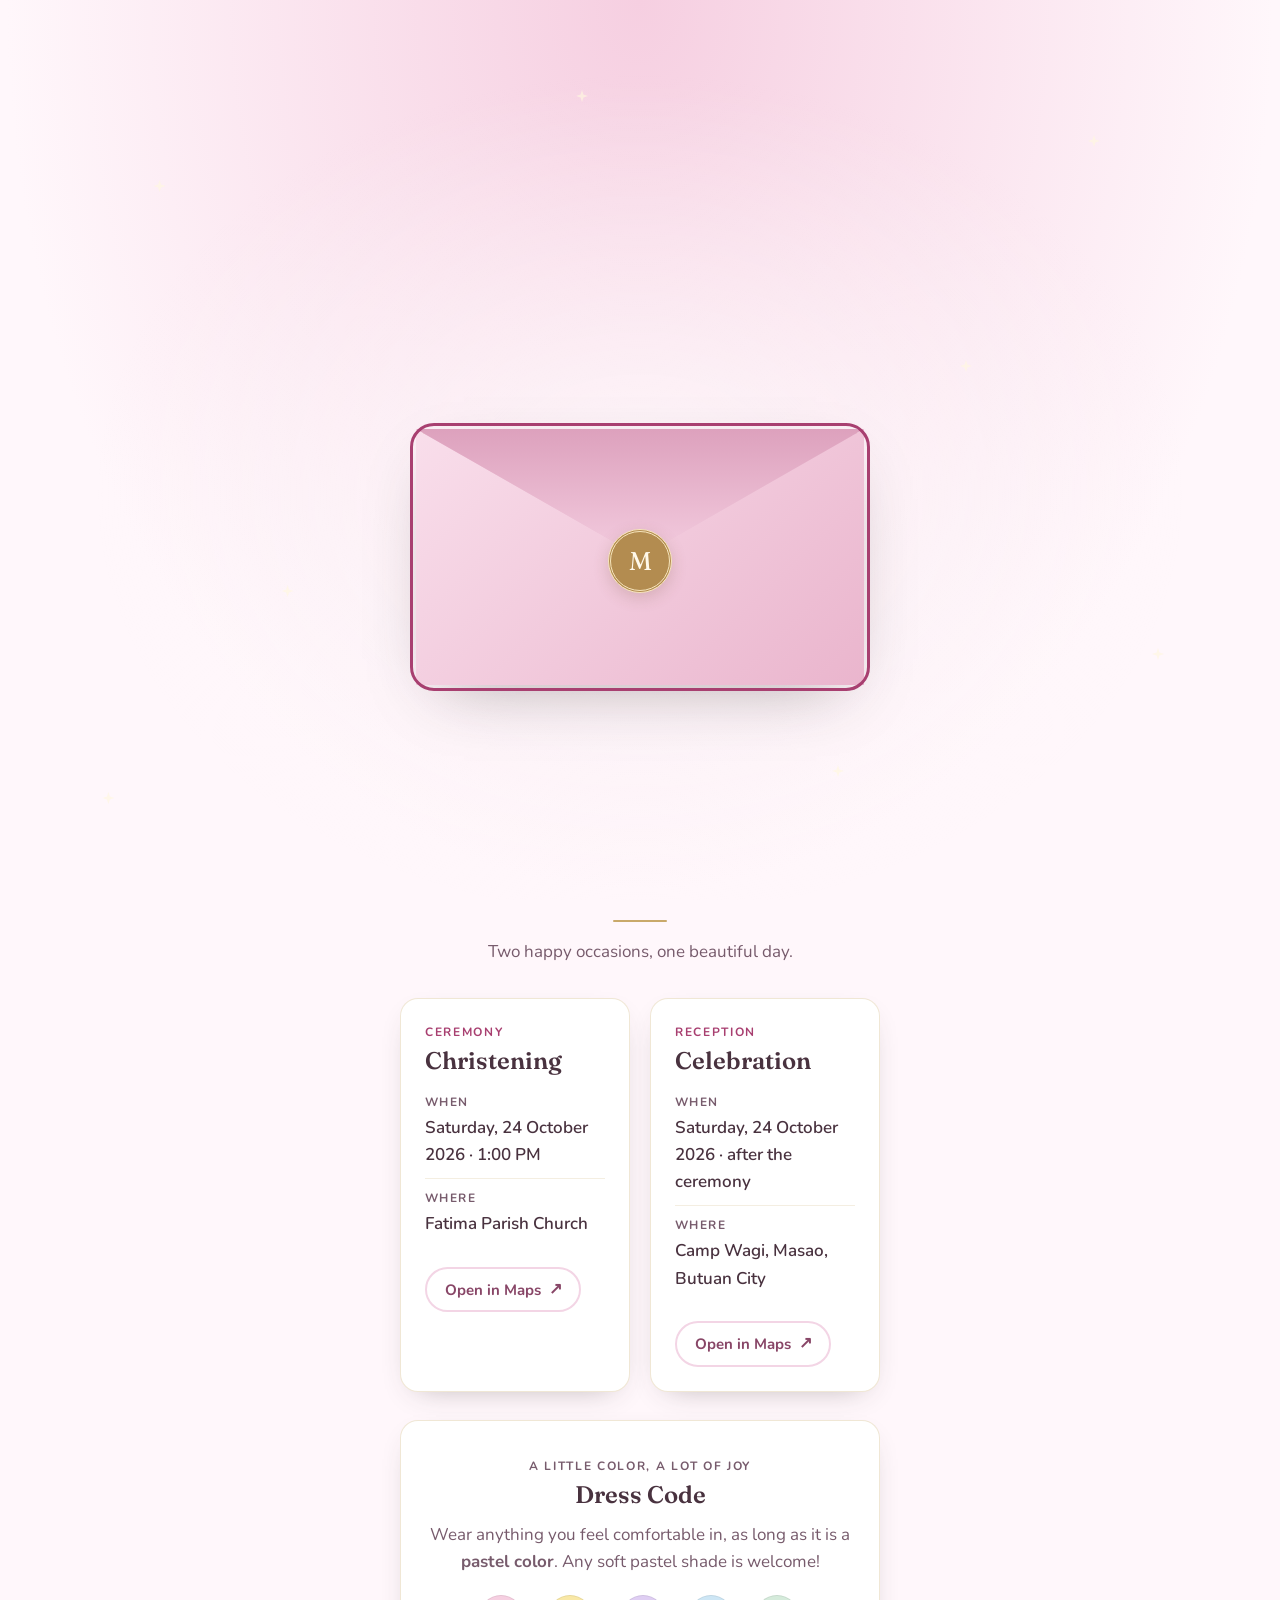
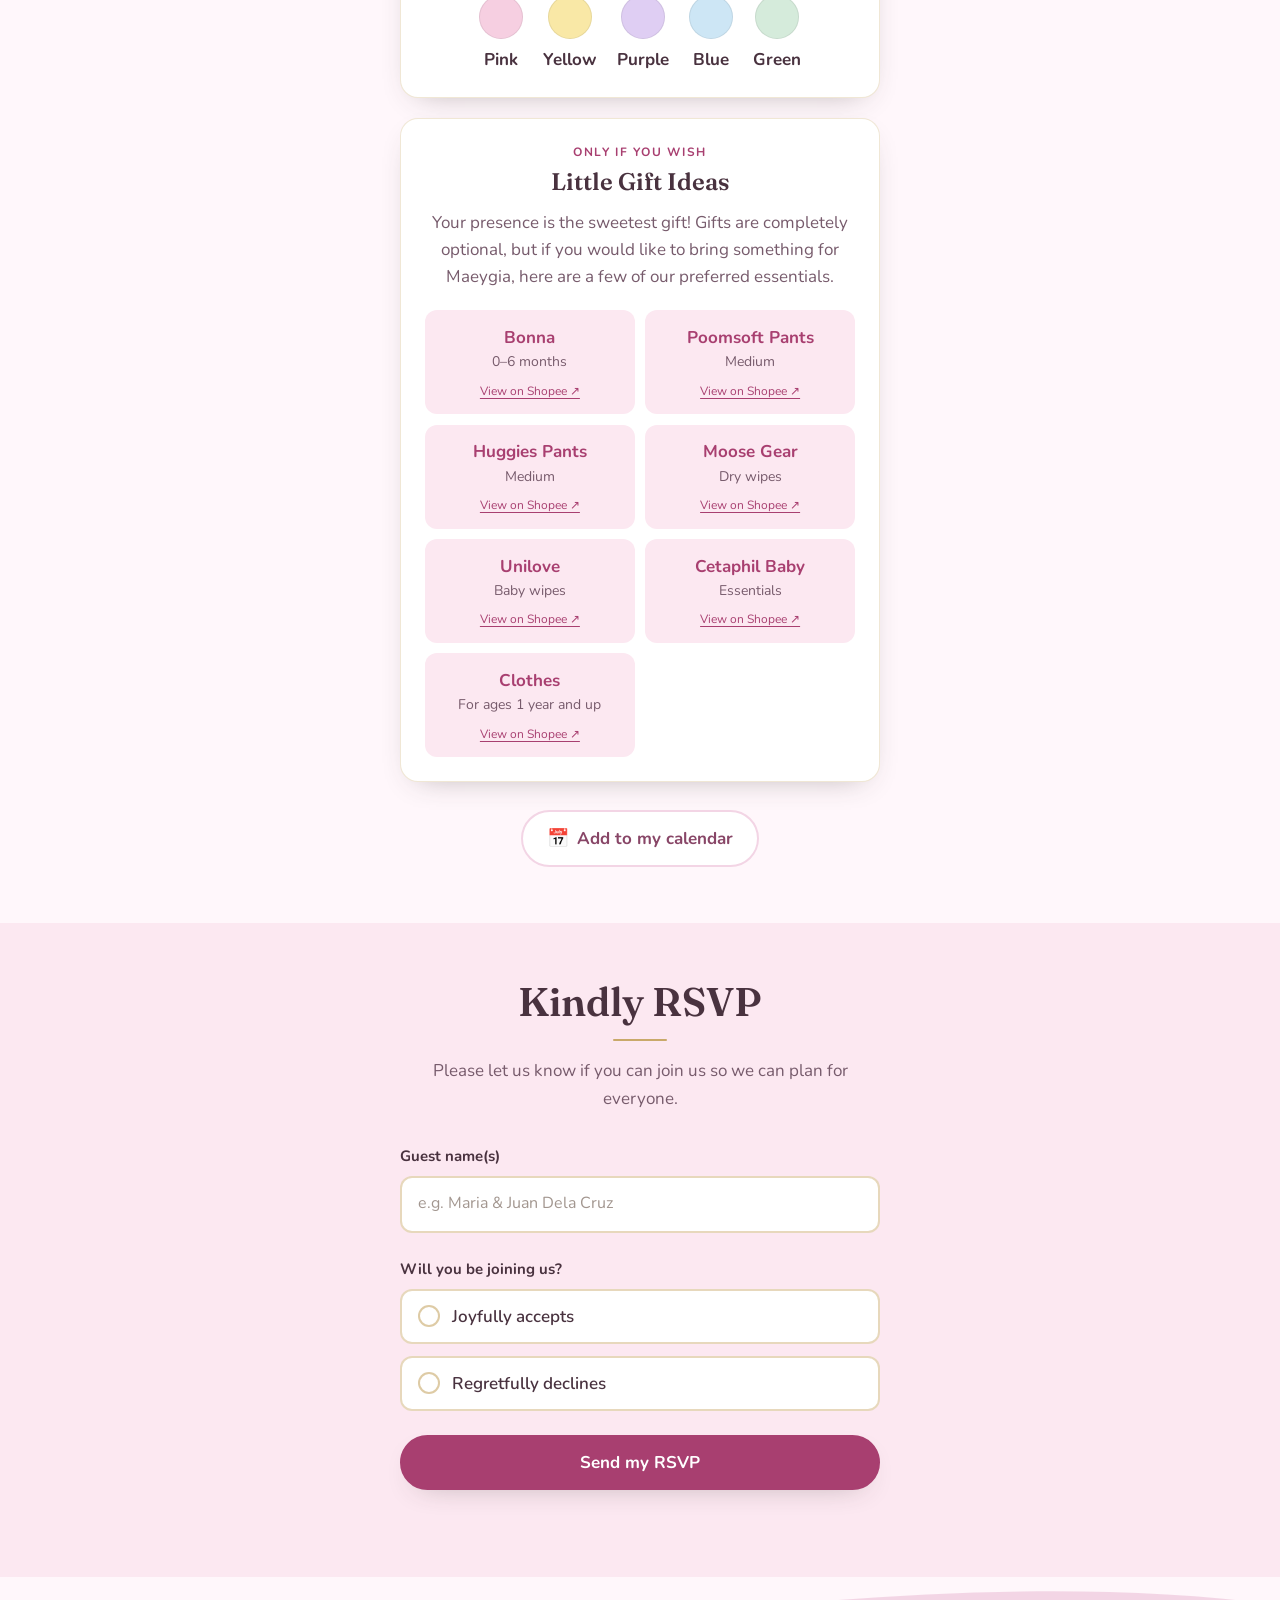
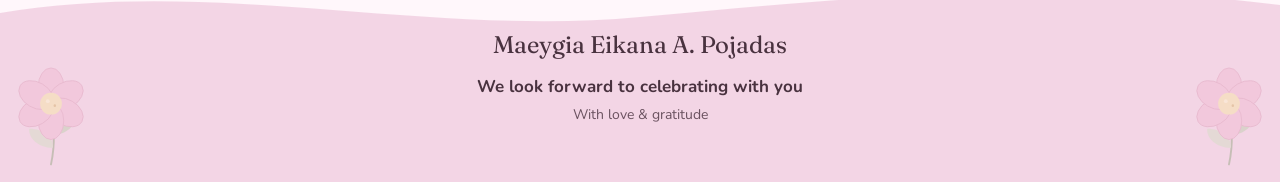
==== index.html @ f607f396 "Add baby sticker greeting at the bottom of the invitation" ====
<!DOCTYPE html>
<html lang="en">
<!--
  ============================================================================
  EDIT THE EVENT DETAILS HERE
  ============================================================================
  Baby photos .............. images/baby.png and images/baby1.png
  Baby's name .............. h1, title, meta tags, footer below
  Date ..................... "24 October 2026" (hero, ceremony card, footer)
  Ceremony time ............ "1:00 PM" (ceremony card)
  Ceremony venue ........... "Fatima Parish Church" (ceremony card, maps link)
  Reception venue .......... "Camp Wagi, Masao, Butuan City" (reception card)
  RSVP ..................... open with no reply deadline
  Parents / hosts .......... the "EDIT" line inside the hero
  ============================================================================
-->
<head>
  <meta charset="utf-8">
  <meta name="viewport" content="width=device-width, initial-scale=1, viewport-fit=cover">
  <title>YOU ARE INVITED &mdash; Maeygia Eikana A. Pojadas &mdash; Christening</title>
  <meta name="description" content="You are warmly invited to the christening of Maeygia Eikana A. Pojadas on 24 October 2026 at Fatima Parish Church, with the reception at Camp Wagi, Masao, Butuan City. Please let us know if you can join us.">
  <meta name="theme-color" content="#fff7fb">
  <meta name="color-scheme" content="light">

  <link rel="canonical" href="https://maeygia.netlify.app/">
  <meta property="og:title" content="YOU ARE INVITED &mdash; Maeygia Eikana A. Pojadas &mdash; Christening">
  <meta property="og:description" content="24 October 2026 &middot; Fatima Parish Church &middot; Camp Wagi, Masao, Butuan City">
  <meta property="og:type" content="website">
  <meta property="og:url" content="https://maeygia.netlify.app/">
  <meta property="og:image" content="https://maeygia.netlify.app/images/baby.png">
  <meta property="og:image:type" content="image/png">
  <meta property="og:image:width" content="637">
  <meta property="og:image:height" content="731">
  <meta property="og:image:alt" content="Maeygia smiling, ready to celebrate her christening">

  <link rel="preconnect" href="https://fonts.googleapis.com">
  <link rel="preconnect" href="https://fonts.gstatic.com" crossorigin>
  <link rel="stylesheet" href="https://fonts.googleapis.com/css2?family=Fraunces:opsz,wght@9..144,400;9..144,600&amp;family=Nunito:wght@400;600;700&amp;display=swap">
  <link rel="stylesheet" href="/css/styles.css?v=20260927-sticker">

</head>

<body>
  <a class="skip-link" href="#rsvp">Skip to RSVP</a>

  <header class="hero">
    <div class="hero__art" aria-hidden="true">
      <img class="flower flower--top-left" src="/images/flower.svg" alt="">
      <img class="flower flower--top-right" src="/images/flower.svg" alt="">
      <img class="flower flower--corner-left" src="/images/flower.svg" alt="">
      <img class="flower flower--corner-right" src="/images/flower.svg" alt="">
      <img class="flower flower--top-small-left" src="/images/flower.svg" alt="">
      <img class="flower flower--top-small-right" src="/images/flower.svg" alt="">
      <img class="flower flower--side-left" src="/images/flower.svg" alt="">
      <img class="flower flower--side-right" src="/images/flower.svg" alt="">
      <svg class="hero__blob" viewBox="0 0 200 200" role="presentation">
        <path fill="currentColor" d="M45.5,-59.5C56.6,-49.6,64.1,-35.1,66.8,-19.4C69.5,-3.7,67.4,13.2,59.7,26.4C52,39.6,38.7,49.1,25.2,55.3C11.7,61.5,-2,64.4,-12.9,58.6C-23.8,52.8,-31.9,38.3,-35.4,23.5C-38.9,8.7,-37.8,-6.4,-30.2,-19.3C-22.6,-32.2,-8.5,-42.9,5.6,-53.6C19.7,-64.3,34.4,-69.4,45.5,-59.5Z" transform="translate(100 100)"/>
      </svg>
      <svg class="hero__blob hero__blob--2" viewBox="0 0 200 200" role="presentation">
        <path fill="currentColor" d="M39.9,-51.3C50.7,-45.9,58.8,-34.8,63.9,-21.3C69,-7.8,71.1,8.3,66.3,21.4C61.5,34.5,49.8,44.6,37.3,50.3C24.8,56,11.5,57.3,0.3,52.4C-10.9,47.5,-20.1,36.4,-24.8,23.1C-29.5,9.8,-29.7,-5.6,-24.2,-18.2C-18.7,-30.8,-7.5,-40.6,3.7,-50.4C14.9,-60.2,29.1,-56.7,39.9,-51.3Z" transform="translate(100 100)"/>
      </svg>
      <svg class="sprig sprig--left" viewBox="0 0 120 240" role="presentation">
        <path fill="none" stroke="currentColor" stroke-width="2" stroke-linecap="round" d="M60 185V40"/>
        <path fill="none" stroke="currentColor" stroke-width="1.5" stroke-linecap="round" d="M60 170c-18-4-30-16-34-32M60 140c18-4 30-16 34-32M60 110c-18-4-30-16-34-32M60 80c18-4 30-16 34-32"/>
        <circle cx="60" cy="30" r="7" fill="currentColor" stroke="none"/>
      </svg>
      <svg class="sprig sprig--right" viewBox="0 0 120 240" role="presentation">
        <path fill="none" stroke="currentColor" stroke-width="2" stroke-linecap="round" d="M60 185V40"/>
        <path fill="none" stroke="currentColor" stroke-width="1.5" stroke-linecap="round" d="M60 170c18-4 30-16 34-32M60 140c-18-4-30-16-34-32M60 110c18-4 30-16 34-32M60 80c-18-4-30-16-34-32"/>
        <circle cx="60" cy="30" r="7" fill="currentColor" stroke="none"/>
      </svg>
    </div>

    <div class="hero__inner">
      <div class="hero__photo-wrap" data-photo>
        <div class="hero__portrait" role="img" aria-label="Maeygia Eikana A. Pojadas smiling">
        <img class="hero__photo hero__photo--first"
             src="/images/baby.png"
             alt=""
             width="200"
             height="200"
             decoding="async"
             fetchpriority="high">
        <img class="hero__photo hero__photo--second" src="/images/baby1.png"
             alt="" width="200" height="200" decoding="async">
        </div>
      </div>

      <p class="hero__eyebrow">Together with our families, we joyfully announce the christening of</p>
      <h1 class="hero__name">Maeygia<span class="hero__name-break"> </span>Eikana A. Pojadas</h1>
      <!-- EDIT: replace this line with the parents' / godparents' names -->
      <p class="hero__hosts">with the love of our parents</p>

      <p class="hero__date">
        <span>Saturday, 24 October 2026</span>
        <span class="hero__dot" aria-hidden="true">&middot;</span>
        <span>1:00 PM</span>
      </p>

      <a class="btn btn--primary hero__cta" href="#details">View the details</a>
    </div>

    <svg class="hero__wave" viewBox="0 0 1440 120" preserveAspectRatio="none" role="presentation" aria-hidden="true">
      <path fill="currentColor" d="M0,64 C240,120 480,0 720,40 C960,80 1200,120 1440,72 L1440,120 L0,120 Z"/>
    </svg>
  </header>

  <div class="intro-stage" id="intro-stage">
    <main>
      <section class="section" id="details" aria-labelledby="details-heading">
        <h2 class="section__title" id="details-heading">The Details</h2>
        <p class="section__lede">Two happy occasions, one beautiful day.</p>
  
        <div class="cards">
          <article class="card" data-reveal>
            <p class="card__eyebrow">Ceremony</p>
            <h3 class="card__title">Christening</h3>
            <dl class="card__meta">
              <div class="card__row">
                <dt>When</dt>
                <dd>Saturday, 24 October 2026 &middot; 1:00 PM</dd>
              </div>
              <div class="card__row">
                <dt>Where</dt>
                <dd>Fatima Parish Church</dd>
              </div>
            </dl>
            <a class="btn btn--ghost"
               href="https://www.google.com/maps/search/?api=1&amp;query=Fatima+Parish+Church+Butuan+City"
               target="_blank" rel="noopener noreferrer">
              Open in Maps
              <span class="btn__icon" aria-hidden="true">&nearr;</span>
            </a>
          </article>
  
          <article class="card" data-reveal>
            <p class="card__eyebrow">Reception</p>
            <h3 class="card__title">Celebration</h3>
            <dl class="card__meta">
              <div class="card__row">
                <dt>When</dt>
                <dd>Saturday, 24 October 2026 &middot; after the ceremony</dd>
              </div>
              <div class="card__row">
                <dt>Where</dt>
                <dd>Camp Wagi, Masao, Butuan City</dd>
              </div>
            </dl>
            <a class="btn btn--ghost"
               href="https://www.google.com/maps/search/?api=1&amp;query=Camp+Wagi+Masao+Butuan+City"
               target="_blank" rel="noopener noreferrer">
              Open in Maps
              <span class="btn__icon" aria-hidden="true">&nearr;</span>
            </a>
          </article>
        </div>
  
        <article class="card dress-code" aria-labelledby="dress-code-heading">
          <p class="card__eyebrow">A little color, a lot of joy</p>
          <h3 class="card__title" id="dress-code-heading">Dress Code</h3>
          <p>Wear anything you feel comfortable in, as long as it is a <strong>pastel color</strong>. Any soft pastel shade is welcome!</p>
          <ul class="dress-code__colors" aria-label="Examples of pastel colors; any pastel shade is welcome">
            <li><span style="background: #f6cfe1" aria-hidden="true"></span>Pink</li>
            <li><span style="background: #f9e8a6" aria-hidden="true"></span>Yellow</li>
            <li><span style="background: #dfcef3" aria-hidden="true"></span>Purple</li>
            <li><span style="background: #cde6f5" aria-hidden="true"></span>Blue</li>
            <li><span style="background: #d5ebdb" aria-hidden="true"></span>Green</li>
          </ul>
        </article>
        <article class="card gift-guide" aria-labelledby="gift-heading">
          <p class="card__eyebrow">Only if you wish</p>
          <h3 class="card__title" id="gift-heading">Little Gift Ideas</h3>
          <p class="gift-guide__note">Your presence is the sweetest gift! Gifts are completely optional, but if you would like to bring something for Maeygia, here are a few of our preferred essentials.</p>
          <ul class="gift-guide__list">
            <li><a href="https://s.shopee.ph/5q8UxzbC09" target="_blank" rel="noopener noreferrer"><strong>Bonna</strong><span>0&ndash;6 months</span><span class="gift-guide__shop">View on Shopee &nearr;</span></a></li>
            <li><a href="https://s.shopee.ph/BU8DjMcb4" target="_blank" rel="noopener noreferrer"><strong>Poomsoft Pants</strong><span>Medium</span><span class="gift-guide__shop">View on Shopee &nearr;</span></a></li>
            <li><a href="https://s.shopee.ph/1qcMCpY1vH" target="_blank" rel="noopener noreferrer"><strong>Huggies Pants</strong><span>Medium</span><span class="gift-guide__shop">View on Shopee &nearr;</span></a></li>
            <li><a href="https://s.shopee.ph/5q8UyE54wq" target="_blank" rel="noopener noreferrer"><strong>Moose Gear</strong><span>Dry wipes</span><span class="gift-guide__shop">View on Shopee &nearr;</span></a></li>
            <li><a href="https://s.shopee.ph/9pedjdVk76" target="_blank" rel="noopener noreferrer"><strong>Unilove</strong><span>Baby wipes</span><span class="gift-guide__shop">View on Shopee &nearr;</span></a></li>
            <li><a href="https://s.shopee.ph/gQOorTUUg" target="_blank" rel="noopener noreferrer"><strong>Cetaphil Baby</strong><span>Essentials</span><span class="gift-guide__shop">View on Shopee &nearr;</span></a></li>
            <li><a href="https://s.shopee.ph/1BMfPpIKf5" target="_blank" rel="noopener noreferrer"><strong>Clothes</strong><span>For ages 1 year and up</span><span class="gift-guide__shop">View on Shopee &nearr;</span></a></li>
          </ul>
        </article>
        <p class="calendar-cta">
          <a class="btn btn--soft" href="/invite.ics" download="maeygia-christening.ics">
            <span class="btn__icon" aria-hidden="true">&#128197;</span>
            Add to my calendar
          </a>
        </p>
      </section>
  
      <section class="section section--tint" id="rsvp" aria-labelledby="rsvp-heading">
        <h2 class="section__title" id="rsvp-heading">Kindly RSVP</h2>
        <p class="section__lede">
          Please let us know if you can join us so we can plan for everyone.
        </p>
  
        <div class="form-wrap">
          <form name="christening-rsvp"
                id="rsvp-form"
                method="POST"
                action="/success.html"
                data-netlify="true"
                netlify-honeypot="bot-field"
                novalidate>
            <input type="hidden" name="form-name" value="christening-rsvp">
  
            <p class="honeypot">
              <label>Leave this field empty <input name="bot-field" tabindex="-1" autocomplete="off"></label>
            </p>
  
            <div class="field">
              <label class="field__label" for="rsvp-name">Guest name(s)</label>
              <input class="field__input"
                     id="rsvp-name"
                     name="guest-name"
                     type="text"
                     autocomplete="name"
                     maxlength="80"
                     required
                     placeholder="e.g. Maria &amp; Juan Dela Cruz">
              <p class="field__error" data-error-for="rsvp-name" hidden>Please tell us your name.</p>
            </div>
  
            <fieldset class="field field--choice">
              <legend class="field__label">Will you be joining us?</legend>
              <div class="choices">
                <label class="choice">
                  <input type="radio" name="attending" value="yes" required>
                  <span class="choice__box">
                    <span class="choice__mark" aria-hidden="true"></span>
                    Joyfully accepts
                  </span>
                </label>
                <label class="choice">
                  <input type="radio" name="attending" value="no" required>
                  <span class="choice__box">
                    <span class="choice__mark" aria-hidden="true"></span>
                    Regretfully declines
                  </span>
                </label>
              </div>
              <p class="field__error" data-error-for="attending" hidden>Please choose one.</p>
            </fieldset>
  
            <button class="btn btn--primary btn--block" type="submit" id="rsvp-submit">Send my RSVP</button>
  
            <p class="form-status" id="form-status" role="status" aria-live="polite"></p>
          </form>
  
  
          <div class="panel panel--thanks" id="rsvp-thanks" hidden>
            <span class="panel__mark" aria-hidden="true">&#10003;</span>
            <h3 class="panel__title">Thank you!</h3>
            <p class="panel__body" id="thanks-message">Your RSVP has been received.</p>
          </div>
        </div>
      </section>
    </main>
  
    <footer class="footer">
      <img class="flower flower--footer-left" src="/images/flower.svg" alt="" aria-hidden="true">
      <img class="flower flower--footer-right" src="/images/flower.svg" alt="" aria-hidden="true">
      <svg class="footer__wave" viewBox="0 0 1440 120" preserveAspectRatio="none" role="presentation" aria-hidden="true">
        <path fill="currentColor" d="M0,72 C240,0 480,120 720,80 C960,40 1200,0 1440,56 L1440,0 L0,0 Z"/>
      </svg>
      <p class="footer__name">Maeygia Eikana A. Pojadas</p>
      <p class="footer__note">We look forward to celebrating with you</p>
      <p class="footer__meta">With love &amp; gratitude</p>
    </footer>
  </div>

  <a class="sticky-rsvp" href="#rsvp" data-sticky-rsvp hidden>RSVP</a>

  <div class="petals" aria-hidden="true">
    <span class="petal" style="--x:8%;  --size:14px; --dur:27s; --delay:-3s;  --drift:52px; --tint-rgb:246,217,214"></span>
    <span class="petal" style="--x:92%; --size:11px; --dur:31s; --delay:-17s; --drift:-38px; --tint-rgb:214,160,150"></span>
    <span class="petal" style="--x:18%; --size:17px; --dur:24s; --delay:-9s;  --drift:64px; --tint-rgb:246,217,214"></span>
    <span class="petal" style="--x:82%; --size:13px; --dur:29s; --delay:-21s; --drift:-56px; --tint-rgb:200,214,196"></span>
    <span class="petal" style="--x:30%; --size:10px; --dur:34s; --delay:-13s; --drift:44px; --tint-rgb:232,214,180"></span>
    <span class="petal" style="--x:70%; --size:15px; --dur:26s; --delay:-6s;  --drift:-48px; --tint-rgb:246,217,214"></span>
    <span class="petal" style="--x:50%; --size:12px; --dur:30s; --delay:-25s; --drift:70px; --tint-rgb:214,160,150"></span>
    <span class="petal" style="--x:62%; --size:16px; --dur:28s; --delay:-11s; --drift:-66px; --tint-rgb:246,217,214"></span>
    <span class="petal" style="--x:40%; --size:11px; --dur:33s; --delay:-19s; --drift:40px; --tint-rgb:200,214,196"></span>
    <span class="petal" style="--x:95%; --size:14px; --dur:25s; --delay:-2s;  --drift:-34px; --tint-rgb:232,214,180"></span>
  </div>

  <div class="envelope" id="envelope" role="dialog" aria-modal="true"
       aria-label="An invitation from Maeygia" hidden>
    <div class="envelope__ambience" aria-hidden="true">
      <span style="--x:12%; --y:20%; --delay:-1s"></span>
      <span style="--x:85%; --y:15%; --delay:-4s"></span>
      <span style="--x:22%; --y:65%; --delay:-2s"></span>
      <span style="--x:90%; --y:72%; --delay:-6s"></span>
      <span style="--x:45%; --y:10%; --delay:-3s"></span>
      <span style="--x:65%; --y:85%; --delay:-5s"></span>
      <span style="--x:8%; --y:88%; --delay:-7s"></span>
      <span style="--x:75%; --y:40%; --delay:0s"></span>
    </div>
    <div class="envelope__shell">
      <div class="envelope__burst" aria-hidden="true">
        <span style="--angle:0deg"></span><span style="--angle:45deg"></span>
        <span style="--angle:90deg"></span><span style="--angle:135deg"></span>
        <span style="--angle:180deg"></span><span style="--angle:225deg"></span>
        <span style="--angle:270deg"></span><span style="--angle:315deg"></span>
      </div>
      <button class="envelope__open" id="envelope-open" type="button" aria-label="Open invitation"></button>
      <div class="envelope__back" aria-hidden="true"></div>
      <div class="envelope__flap envelope__flap--top" aria-hidden="true"></div>
      <div class="envelope__flap envelope__flap--left" aria-hidden="true"></div>
      <div class="envelope__flap envelope__flap--right" aria-hidden="true"></div>
      <div class="envelope__card">
        <div class="card__portrait" role="img" aria-label="Maeygia Eikana A. Pojadas smiling">
          <img class="card__photo card__photo--first" src="/images/baby.png"
               alt="" width="200" height="200" decoding="async">
          <img class="card__photo card__photo--second" src="/images/baby1.png"
               alt="" width="200" height="200" decoding="async">
        </div>
        <p class="card__eyebrow">A little invitation, just for you</p>
        <h2 class="card__message" id="card-message"
            aria-label="Hi, I am Maeygia. Can you be my ninang/ninong?">
          <span id="card-typed" aria-hidden="true">Hi, I am Maeygia. Can you be my ninang/ninong?</span>
        </h2>
        <div class="card__choices">
          <button class="btn btn--primary" id="card-yes" type="button">Yes</button>
          <button class="btn btn--ghost" id="card-no" type="button">No</button>
        </div>
        <p class="card__nudge" id="card-nudge" role="status" aria-live="polite"></p>
      </div>
    </div>
  </div>

  <aside class="baby-sticker" id="baby-sticker" aria-label="A little greeting from Maeygia" hidden>
    <button class="baby-sticker__close" type="button" aria-label="Close baby sticker">&times;</button>
    <p class="baby-sticker__message">See you at my christening! <span aria-hidden="true">&#9825;</span></p>
    <img src="/images/baby2.png" alt="Maeygia in her blue outfit" width="1085" height="1450" decoding="async" loading="lazy">
  </aside>
  <script src="/js/intro.js?v=20260927-recording" defer></script>
  <script src="/js/main.js?v=20260927-sticker" defer></script>
</body>
</html>
---- css/styles.css ----
/* ==========================================================================
   Baby Christening Invitation — Maeygia Eikana A. Pojadas
   Mobile-first. No framework, no build step.
   To re-theme the whole page, edit the :root custom properties below.
   ========================================================================== */

:root {
  /* Surfaces */
  --bg: #fff7fb;
  --surface: #ffffff;
  --tint: #fce8f1;

  /* Ink */
  --ink: #49323f;
  --ink-soft: #775b6c;

  /* Pastel palette */
  --blush: #f6cfe1;
  --rose: #a83f70;
  --sage: #f3d5e5;
  --sage-deep: #884667;
  --hairline: #c9a96a;

  /* Type */
  --font-display: "Fraunces", "Iowan Old Style", "Palatino Linotype", Georgia, serif;
  --font-body: "Nunito", -apple-system, BlinkMacSystemFont, "Segoe UI", Roboto, Helvetica, Arial, sans-serif;

  /* Shape */
  --radius: 18px;
  --radius-sm: 12px;
  --shadow: 0 10px 30px -18px rgba(58, 51, 48, 0.45);

  /* Rhythm */
  --gutter: 1.25rem;
  --measure: 34rem;
}

/* --------------------------------------------------------------- Reset --- */

*,
*::before,
*::after { box-sizing: border-box; }

html {
  -webkit-text-size-adjust: 100%;
  scroll-behavior: smooth;
  scroll-padding-top: 1.5rem;
}

body {
  margin: 0;
  background: var(--bg);
  color: var(--ink);
  font-family: var(--font-body);
  font-size: clamp(1rem, 0.96rem + 0.2vw, 1.0625rem);
  line-height: 1.6;
  -webkit-font-smoothing: antialiased;
  overflow-x: hidden;
}

img,
svg { display: block; max-width: 100%; }

h1, h2, h3 {
  font-family: var(--font-display);
  font-weight: 600;
  line-height: 1.15;
  margin: 0;
  text-wrap: balance;
}

p { margin: 0; }

a { color: var(--sage-deep); }

:focus-visible {
  outline: 3px solid var(--rose);
  outline-offset: 3px;
  border-radius: 4px;
}

.skip-link {
  position: absolute;
  left: -9999px;
  top: 0;
  z-index: 100;
  padding: 0.75rem 1rem;
  background: var(--surface);
  border-radius: 0 0 var(--radius-sm) 0;
  font-weight: 700;
}
.skip-link:focus {
  left: 0;
}

/* -------------------------------------------------------------- Buttons --- */

.btn {
  --btn-bg: transparent;
  --btn-fg: var(--ink);
  --btn-bd: transparent;
  display: inline-flex;
  align-items: center;
  justify-content: center;
  gap: 0.5rem;
  min-height: 48px;              /* comfortable tap target */
  padding: 0.75rem 1.5rem;
  border: 2px solid var(--btn-bd);
  border-radius: 999px;
  background: var(--btn-bg);
  color: var(--btn-fg);
  font: inherit;
  font-weight: 700;
  text-decoration: none;
  cursor: pointer;
  transition: transform 0.18s ease, box-shadow 0.18s ease, background-color 0.18s ease;
}
.btn:hover { transform: translateY(-2px); }
.btn:active { transform: translateY(0); }

.btn--primary {
  --btn-bg: var(--rose);
  --btn-fg: #fff;
  --btn-bd: var(--rose);
  box-shadow: var(--shadow);
}
.btn--primary:hover { --btn-bg: #91335f; }

.btn--soft {
  --btn-bg: var(--surface);
  --btn-fg: var(--sage-deep);
  --btn-bd: var(--sage);
}

.btn--ghost {
  --btn-bg: transparent;
  --btn-fg: var(--sage-deep);
  --btn-bd: var(--sage);
  min-height: 44px;
  padding: 0.5rem 1.1rem;
  font-size: 0.9375rem;
}

.btn--block { width: 100%; }
.btn__icon { font-size: 1.05em; }

.btn[disabled],
.btn[aria-disabled="true"] {
  opacity: 0.6;
  cursor: progress;
  transform: none;
}

/* ----------------------------------------------------------------- Hero --- */

.hero {
  position: relative;
  isolation: isolate;
  background:
    radial-gradient(120% 90% at 15% 0%, var(--blush) 0%, rgba(246, 217, 214, 0) 60%),
    radial-gradient(110% 80% at 90% 10%, var(--sage) 0%, rgba(220, 230, 218, 0) 55%),
    var(--tint);
  padding: 3.5rem var(--gutter) 4.5rem;
  text-align: center;
  overflow: hidden;
}

.hero__inner {
  position: relative;
  z-index: 2;
  max-width: var(--measure);
  margin: 0 auto;
}

.hero__photo-wrap {
  display: flex;
  justify-content: center;
  margin-bottom: clamp(1.25rem, 3vw, 1.9rem);
}

.hero__portrait {
  position: relative;
  --photo-size: clamp(9.5rem, 42vw, 12.5rem);
  width: var(--photo-size);
  height: var(--photo-size);
  overflow: visible;
  object-fit: cover;
  border-radius: 50%;
  background: var(--tint);
  box-shadow:
    0 0 0 4px var(--bg),
    0 0 0 5.5px rgba(201, 169, 106, 0.55),
    0 16px 34px -16px rgba(58, 51, 48, 0.5);
}
.hero__photo { position: absolute; inset: 0; width: 100%; height: 100%; object-fit: cover; border-radius: 50%; }
.hero__photo--second { opacity: 0; }

@media (prefers-reduced-motion: no-preference) {
  .is-portrait-ready .hero__portrait { animation: photo-in 0.9s ease both; }
  .is-portrait-ready .hero__photo--first { animation: expression-first 10s ease infinite; }
  .is-portrait-ready .hero__photo--second { animation: expression-second 10s ease infinite; }
}

@keyframes photo-in {
  from { opacity: 0; transform: translateY(14px) scale(0.94); }
  to   { opacity: 1; transform: none; }
}

@media print {
  .hero__portrait {
    --photo-size: 1.6in;
    box-shadow: 0 0 0 3px #999;
  }
}

.hero__eyebrow {
  font-size: 0.9375rem;
  letter-spacing: 0.02em;
  color: var(--ink-soft);
  margin-bottom: 1rem;
}

.hero__name {
  font-size: clamp(2.35rem, 1.5rem + 5.2vw, 4.5rem);
  color: var(--ink);
}
.hero__name:focus { outline: none; }

.hero__hosts {
  margin-top: 1rem;
  font-size: 1rem;
  color: var(--ink-soft);
  font-style: italic;
}

.hero__date {
  margin: 1.75rem 0 2rem;
  display: flex;
  flex-wrap: wrap;
  justify-content: center;
  gap: 0.5rem;
  font-family: var(--font-display);
  font-size: clamp(1.05rem, 0.95rem + 0.6vw, 1.375rem);
  color: var(--sage-deep);
}
.hero__dot { color: var(--hairline); }

.hero__wave {
  position: absolute;
  left: 0;
  right: 0;
  bottom: -1px;
  width: 100%;
  height: 60px;
  color: var(--bg);
  z-index: 1;
}

/* Decorative art */
.hero__art {
  position: absolute;
  inset: 0;
  z-index: 0;
  pointer-events: none;
}
.hero__blob {
  position: absolute;
  width: 46vmax;
  color: rgba(255, 255, 255, 0.5);
  top: -14vmax;
  left: -18vmax;
}
.hero__blob--2 {
  top: 6vmax;
  left: auto;
  right: -20vmax;
  color: rgba(255, 255, 255, 0.35);
  width: 38vmax;
}
.sprig {
  position: absolute;
  bottom: 4.5rem;
  width: 60px;
  color: var(--sage-deep);
  opacity: 0.35;
  transform-origin: 50% 100%;
}
.sprig--left { left: 4%; }
.sprig--right { right: 4%; }

@media (prefers-reduced-motion: no-preference) {
  .sprig {
    animation: sway 7s ease-in-out infinite alternate;
  }
  .sprig--right { animation-duration: 8.5s; animation-delay: -3s; }
}

@keyframes sway {
  from { transform: rotate(-3.5deg); }
  to   { transform: rotate(3.5deg); }
}

/* ------------------------------------------------------- Ambient petals --- */
/* A fixed, non-interactive layer of drifting petals over the whole page.
   Position, timing and drift are set per petal with inline custom properties. */

.petals {
  position: fixed;
  inset: 0;
  z-index: 15;
  overflow: hidden;
  pointer-events: none;
}

.petal {
  position: absolute;
  top: 0;
  left: var(--x, 50%);
  width: var(--size, 13px);
  height: calc(var(--size, 13px) * 1.35);
  margin-top: -6vh;
  border-radius: 60% 0 60% 0;
  background: rgba(var(--tint-rgb, 246, 217, 214), 0.85);
  box-shadow: 0 1px 2px rgba(58, 51, 48, 0.08);
  will-change: transform, opacity;
}

@media (prefers-reduced-motion: no-preference) {
  .petal {
    animation: petal-fall var(--dur, 26s) linear var(--delay, 0s) infinite;
  }
}

/* Vertical travel is spaced in proportion to the keyframe percentages so the
   fall keeps a constant speed; only the horizontal drift and spin vary. */
@keyframes petal-fall {
  0% {
    transform: translate3d(0, -8vh, 0) rotate(0deg);
    opacity: 0;
  }
  10% { opacity: 0.9; }
  30% { transform: translate3d(calc(var(--drift, 40px) * 0.7), 27.4vh, 0) rotate(160deg); }
  55% { transform: translate3d(calc(var(--drift, 40px) * -0.6), 56.9vh, 0) rotate(330deg); }
  80% { transform: translate3d(calc(var(--drift, 40px) * 0.8), 86.4vh, 0) rotate(500deg); }
  92% { opacity: 0.75; }
  100% {
    transform: translate3d(calc(var(--drift, 40px) * -0.2), 110vh, 0) rotate(680deg);
    opacity: 0;
  }
}

/* Fewer petals on small screens so text stays readable. */
@media (max-width: 640px) {
  .petal:nth-child(n + 7) { display: none; }
}

/* -------------------------------------------------------------- Section --- */

.section {
  max-width: var(--measure);
  margin: 0 auto;
  padding: 3.5rem var(--gutter);
}
.section--tint {
  max-width: none;
  background: var(--tint);
  padding-inline: max(var(--gutter), calc((100% - var(--measure)) / 2 + var(--gutter)));
  padding-block: 3.5rem;
}

.section__title {
  font-size: clamp(1.75rem, 1.4rem + 1.6vw, 2.5rem);
  text-align: center;
}
.section__title::after {
  content: "";
  display: block;
  width: 54px;
  height: 2px;
  margin: 0.9rem auto 0;
  background: var(--hairline);
  border-radius: 2px;
}
.section__lede {
  margin: 1rem 0 2rem;
  text-align: center;
  color: var(--ink-soft);
}

/* ---------------------------------------------------------------- Cards --- */

.cards {
  display: grid;
  gap: 1.25rem;
}

.card {
  background: var(--surface);
  border: 1px solid rgba(201, 169, 106, 0.28);
  border-radius: var(--radius);
  padding: 1.5rem;
  box-shadow: var(--shadow);
}

.card__eyebrow {
  font-size: 0.75rem;
  font-weight: 700;
  letter-spacing: 0.14em;
  text-transform: uppercase;
  color: var(--rose);
  margin-bottom: 0.35rem;
}
.card__title { font-size: 1.5rem; }

.card__meta { margin: 1.1rem 0 1.25rem; }
.card__row { padding: 0.6rem 0; border-top: 1px solid rgba(201, 169, 106, 0.2); }
.card__row:first-child { border-top: 0; padding-top: 0; }
.card__row dt {
  font-size: 0.75rem;
  font-weight: 700;
  letter-spacing: 0.12em;
  text-transform: uppercase;
  color: var(--ink-soft);
}
.card__row dd { margin: 0.15rem 0 0; font-weight: 600; }

.calendar-cta {
  margin-top: 1.75rem;
  text-align: center;
}

/* Animate revealed cards without hiding content when JavaScript is unavailable. */
@media (prefers-reduced-motion: no-preference) {
  [data-reveal].is-revealed { animation: card-reveal 0.6s ease both; }
}
@keyframes card-reveal {
  from { opacity: 0; transform: translateY(18px); }
  to { opacity: 1; transform: none; }
}

/* ----------------------------------------------------------------- Form --- */

.form-wrap { max-width: 30rem; margin: 0 auto; }

.field { border: 0; padding: 0; margin: 0 0 1.5rem; }

.field__label {
  display: block;
  font-weight: 700;
  font-size: 0.9375rem;
  margin-bottom: 0.5rem;
  padding: 0;
}

.field__input {
  width: 100%;
  min-height: 52px;
  padding: 0.85rem 1rem;
  font: inherit;
  font-size: 16px;              /* prevents iOS zoom on focus */
  color: var(--ink);
  background: var(--surface);
  border: 2px solid rgba(201, 169, 106, 0.45);
  border-radius: var(--radius-sm);
  transition: border-color 0.18s ease, box-shadow 0.18s ease;
}
.field__input::placeholder { color: #a2968f; }
.field__input:focus {
  border-color: var(--sage-deep);
  box-shadow: 0 0 0 4px rgba(79, 107, 85, 0.16);
}
.field__input[aria-invalid="true"] { border-color: var(--rose); }

.field__error {
  margin-top: 0.5rem;
  font-size: 0.875rem;
  font-weight: 700;
  color: var(--rose);
}
.field__error[hidden] { display: none; }

.choices { display: grid; gap: 0.75rem; }

.choice { position: relative; display: block; cursor: pointer; }
.choice input {
  position: absolute;
  width: 1px;
  height: 1px;
  opacity: 0;
}
.choice__box {
  display: flex;
  align-items: center;
  gap: 0.75rem;
  min-height: 52px;
  padding: 0.75rem 1rem;
  background: var(--surface);
  border: 2px solid rgba(201, 169, 106, 0.45);
  border-radius: var(--radius-sm);
  font-weight: 600;
  transition: border-color 0.18s ease, background-color 0.18s ease;
}
.choice__mark {
  flex: 0 0 auto;
  width: 22px;
  height: 22px;
  border: 2px solid rgba(201, 169, 106, 0.6);
  border-radius: 50%;
  background: var(--surface);
  transition: border-color 0.18s ease, background-color 0.18s ease;
}
.choice:hover .choice__box { border-color: var(--sage-deep); }
.choice input:checked + .choice__box {
  border-color: var(--sage-deep);
  background: var(--sage);
}
.choice input:checked + .choice__box .choice__mark {
  border-color: var(--sage-deep);
  background: radial-gradient(circle, var(--sage-deep) 0 6px, transparent 6px);
}
.choice input:focus-visible + .choice__box {
  outline: 3px solid var(--rose);
  outline-offset: 3px;
}

.form-status {
  margin-top: 0.75rem;
  text-align: center;
  font-weight: 600;
  color: var(--ink-soft);
  min-height: 1.2em;
}

.honeypot {
  position: absolute;
  width: 1px;
  height: 1px;
  overflow: hidden;
  clip: rect(0 0 0 0);
  clip-path: inset(50%);
  white-space: nowrap;
}

/* --------------------------------------------------------------- Panels --- */

.panel {
  background: var(--surface);
  border: 1px solid rgba(201, 169, 106, 0.28);
  border-radius: var(--radius);
  box-shadow: var(--shadow);
  padding: 2rem 1.5rem;
  text-align: center;
}
.panel[hidden] { display: none; }
.panel__title { font-size: 1.375rem; }
.panel__body { margin-top: 0.75rem; color: var(--ink-soft); }

.panel--thanks { border-color: rgba(79, 107, 85, 0.4); }
.panel__mark {
  display: inline-flex;
  align-items: center;
  justify-content: center;
  width: 52px;
  height: 52px;
  margin-bottom: 0.75rem;
  border-radius: 50%;
  background: var(--sage);
  color: var(--sage-deep);
  font-size: 1.5rem;
  font-weight: 700;
}

/* --------------------------------------------------------------- Footer --- */

.footer {
  position: relative;
  background: var(--sage);
  color: var(--ink);
  text-align: center;
  padding: 3rem var(--gutter) 3.5rem;
}
.footer__wave {
  position: absolute;
  top: -1px;
  left: 0;
  width: 100%;
  height: 60px;
  color: var(--bg);
}
.footer__name {
  font-family: var(--font-display);
  font-size: 1.5rem;
}
.footer__note { margin-top: 0.5rem; font-weight: 700; }
.footer__meta { margin-top: 0.25rem; font-size: 0.875rem; opacity: 0.8; }

/* --------------------------------------------------------- Sticky RSVP --- */

.sticky-rsvp {
  position: fixed;
  left: 50%;
  bottom: calc(1rem + env(safe-area-inset-bottom, 0px));
  transform: translateX(-50%);
  z-index: 20;
  display: inline-flex;
  align-items: center;
  justify-content: center;
  min-height: 52px;
  width: calc(100% - 2.5rem);
  max-width: 22rem;
  padding: 0.75rem 2rem;
  border-radius: 999px;
  background: var(--rose);
  color: #fff;
  font-weight: 700;
  text-decoration: none;
  box-shadow: 0 12px 28px -10px rgba(58, 51, 48, 0.6);
}
.sticky-rsvp[hidden] { display: none; }
.sticky-rsvp:active { transform: translateX(-50%) translateY(2px); }

.baby-sticker {
  position: fixed;
  right: max(0.75rem, env(safe-area-inset-right));
  bottom: calc(5.5rem + env(safe-area-inset-bottom, 0px));
  z-index: 25;
  width: clamp(115px, 20vw, 185px);
  pointer-events: none;
  transform-origin: bottom right;
}
.baby-sticker[hidden] { display: none; }
.baby-sticker img { width: 100%; height: auto; filter: drop-shadow(0 5px 9px #88466726); }
.baby-sticker__message {
  margin-bottom: 0.35rem;
  padding: 0.65rem;
  border: 1px solid var(--blush);
  border-radius: 16px 16px 3px 16px;
  background: var(--bg);
  color: var(--rose);
  font-size: 0.8rem;
  font-weight: 700;
  text-align: center;
  box-shadow: var(--shadow);
}
.baby-sticker__close {
  position: absolute;
  top: -2.5rem;
  right: 0;
  width: 44px;
  height: 44px;
  border: 1px solid var(--blush);
  border-radius: 50%;
  background: var(--bg);
  color: var(--rose);
  font-size: 1.4rem;
  cursor: pointer;
  pointer-events: auto;
}
@media (prefers-reduced-motion: no-preference) {
  .baby-sticker { animation: sticker-peek 0.65s cubic-bezier(0.2, 0.7, 0.3, 1) both; }
}
@keyframes sticker-peek {
  from { opacity: 0; transform: translate(50%, 30px) rotate(10deg); }
  to { opacity: 1; transform: none; }
}
@media (min-width: 1024px) { .baby-sticker { bottom: 1rem; } }
@media print { .baby-sticker { display: none !important; } }

/* ----------------------------------------------------------------- Intro --- */
html.intro-locked,
html.intro-locked body { overflow: hidden; }

/* Content remains available if JavaScript is disabled or fails to load. */
.envelope[hidden] { display: none; }
.envelope:focus { outline: none; }
.envelope {
  position: fixed;
  inset: 0;
  z-index: 40;
  display: grid;
  place-items: center;
  overflow-y: auto;
  padding: 5rem 1.25rem;
  background: radial-gradient(ellipse at top, var(--blush), var(--bg) 70%);
  perspective: 1200px;
  transition: opacity 0.6s ease, visibility 0s linear 0.6s;
}
.envelope__shell {
  position: relative;
  z-index: 1;
  width: min(100%, 28rem);
  margin: auto;
  isolation: isolate;
  perspective: 1000px;
  padding-bottom: 3rem;
}
.envelope__ambience {
  position: absolute;
  inset: 0;
  overflow: hidden;
  pointer-events: none;
  background: radial-gradient(ellipse at 50% 55%, #ffffffb3, transparent 60%);
}
.envelope__ambience span {
  position: absolute;
  left: var(--x);
  top: var(--y);
  width: 12px;
  height: 12px;
  background: #fff8df;
  opacity: 0.65;
  clip-path: polygon(50% 0, 62% 38%, 100% 50%, 62% 62%, 50% 100%, 38% 62%, 0 50%, 38% 38%);
}
.envelope__burst {
  position: absolute;
  z-index: 9;
  bottom: 7.75rem;
  left: 50%;
  pointer-events: none;
}
.envelope__burst span {
  position: absolute;
  width: 7px;
  height: 12px;
  border-radius: 60% 0 60% 0;
  background: #d7af69;
  opacity: 0;
}
.envelope__burst span:nth-child(even) { background: #dc92b6; }
@media (prefers-reduced-motion: no-preference) {
  .envelope__ambience { animation: invitation-arrival 1.4s ease both; }
  .envelope__ambience span { animation: invitation-sparkle 8s ease-in-out var(--delay) infinite; }
  .envelope:not(.is-revealed) .envelope__shell::after { animation: seal-glow 3s ease-in-out 2; }
  .envelope.is-revealed .envelope__burst span { animation: seal-burst 1.2s ease-out both; }
}
@keyframes invitation-arrival {
  from { opacity: 0; }
  to { opacity: 1; }
}
@keyframes invitation-sparkle {
  0%, 100% { opacity: 0.15; transform: translateY(10px) scale(0.7); }
  50% { opacity: 0.8; transform: translateY(-18px) scale(1.1); }
}
@keyframes seal-glow {
  0%, 100% { box-shadow: 0 5px 16px #70492c33; }
  50% { box-shadow: 0 0 0 9px #f7e6bd33, 0 0 32px #f7e6bd99; }
}
@keyframes seal-burst {
  0% { opacity: 0; transform: rotate(var(--angle)) translateY(0) scale(0.4); }
  15% { opacity: 0.9; }
  100% { opacity: 0; transform: rotate(var(--angle)) translateY(-140px) rotate(80deg) scale(0.6); }
}
.envelope__back {
  position: absolute;
  inset: auto 0 0;
  height: 16rem;
  border: 1px solid var(--hairline);
  border-radius: var(--radius);
  background: #ecc1d5;
  box-shadow: 0 22px 65px -25px rgba(58, 51, 48, 0.4);
}
.envelope__flap {
  position: absolute;
  z-index: 2;
  pointer-events: none;
  transition: transform 1s cubic-bezier(0.4, 0, 0.2, 1);
}
.envelope__flap--top {
  inset: auto 0 8rem;
  height: 8rem;
  z-index: 5;
  background: linear-gradient(#dda1bd, #f3ccdf);
  clip-path: polygon(0 0, 100% 0, 50% 100%);
  transform-origin: top center;
}
.envelope__flap--left,
.envelope__flap--right {
  bottom: 0;
  width: 100%;
  height: 16rem;
  z-index: 4;
  background: linear-gradient(135deg, #f9deeb, #eab5cd);
}
.envelope__flap--left {
  left: 0;
  clip-path: polygon(0 0, 100% 100%, 0 100%);
  transform-origin: left center;
}
.envelope__flap--right {
  right: 0;
  clip-path: polygon(100% 0, 100% 100%, 0 100%);
  transform-origin: right center;
}
/* Start tucked inside the envelope, then lift above the pocket. */
.envelope__card {
  position: relative;
  z-index: 3;
  margin: 0 1rem 1.25rem;
  padding: clamp(1.25rem, 4vw, 2rem);
  border: 1px solid rgba(201, 169, 106, 0.5);
  border-radius: var(--radius);
  background: var(--bg);
  text-align: center;
  box-shadow: var(--shadow);
  opacity: 0;
  visibility: hidden;
  transform: translateY(7rem) scale(0.88);
  transition: transform 1s cubic-bezier(0.2, 0.7, 0.3, 1) 0.65s,
    opacity 0.7s ease 0.65s, visibility 0s linear 0.65s;
}
.envelope__shell::after {
  content: "M";
  position: absolute;
  z-index: 6;
  bottom: 5.75rem;
  left: calc(50% - 2rem);
  display: grid;
  place-items: center;
  width: 4rem;
  height: 4rem;
  border: 3px double #f7e6bd;
  border-radius: 50%;
  background: #b38c50;
  color: #fff9eb;
  font: 1.6rem var(--font-display);
  box-shadow: 0 5px 16px #70492c33;
  transition: opacity 0.3s ease, transform 0.4s ease;
}
.envelope:not(.is-revealed) .envelope__shell { transform: translateY(-4rem); }
.envelope__shell { transition: transform 1s ease; }
.envelope__open {
  position: absolute;
  z-index: 8;
  bottom: 0;
  left: 0;
  width: 100%;
  height: 16rem;
  padding: 0;
  border: 0;
  border-radius: var(--radius);
  background: transparent;
  cursor: pointer;
  -webkit-tap-highlight-color: transparent;
}
.envelope__open:hover { box-shadow: 0 0 24px rgba(201, 169, 106, 0.3); }
.envelope__open[hidden] { display: none; }
.envelope.is-revealed .envelope__shell::after { opacity: 0; transform: scale(1.2); }
.envelope.is-revealed .envelope__flap--top { transform: rotateX(180deg); z-index: 1; }
.envelope.is-revealed .envelope__card {
  z-index: 7;
  opacity: 1;
  visibility: visible;
  transform: none;
}
.card__portrait {
  position: relative;
  width: clamp(6rem, 24vw, 9rem);
  aspect-ratio: 1;
  border-radius: 50%;
  margin: 0 auto 1.25rem;
  background: var(--blush);
  overflow: visible;
  box-shadow: 0 0 0 4px var(--blush);
}
.card__photo {
  position: absolute;
  inset: 0;
  width: 100%;
  height: 100%;
  object-fit: cover;
  border-radius: 50%;
}
.hero__portrait::before, .hero__portrait::after,
.card__portrait::before, .card__portrait::after {
  content: "";
  position: absolute;
  z-index: 2;
  width: 54%;
  height: 55%;
  pointer-events: none;
  background: url('/images/flower.svg') left bottom / 65% auto no-repeat,
    url('/images/flower.svg') right top / 55% auto no-repeat;
  transform-origin: 50% 85%;
}
.hero__portrait::before, .card__portrait::before { left: -28%; bottom: -2%; }
.hero__portrait::after, .card__portrait::after { right: -28%; top: -8%; }
@media (prefers-reduced-motion: no-preference) {
  .hero__portrait::before, .hero__portrait::after,
  .card__portrait::before, .card__portrait::after {
    animation: flower-sway 9s ease-in-out infinite alternate;
  }
  .hero__portrait::after, .card__portrait::after { animation-delay: -4.5s; }
}
.card__photo--second { opacity: 0; }
@media (prefers-reduced-motion: no-preference) {
  .envelope.is-portrait-ready .card__portrait {
    animation: portrait-lift 10s ease-in-out infinite;
  }
  .envelope.is-portrait-ready .card__photo--first {
    animation: expression-first 10s ease infinite;
  }
  .envelope.is-portrait-ready .card__photo--second {
    animation: expression-second 10s ease infinite;
  }
}
@keyframes portrait-lift {
  0%, 100% { transform: none; }
  50% { transform: translateY(-5px) rotate(2deg); }
}
@keyframes expression-first {
  0%, 40%, 100% { opacity: 1; }
  50%, 90% { opacity: 0; }
}
@keyframes expression-second {
  0%, 40%, 100% { opacity: 0; }
  50%, 90% { opacity: 1; }
}
.flower {
  position: absolute;
  width: clamp(65px, 13vw, 170px);
  opacity: 0.8;
  transform-origin: 50% 90%;
  pointer-events: none;
}
.flower--top-left { top: -1.5rem; left: -1rem; }
.flower--top-right { top: -2rem; right: -1rem; }
.flower--corner-left { bottom: 2rem; left: -2rem; width: clamp(60px, 10vw, 130px); }
.flower--corner-right { bottom: 2rem; right: -2rem; width: clamp(60px, 10vw, 130px); }
.flower--top-small-left { top: -1rem; left: 14%; width: clamp(40px, 6vw, 80px); }
.flower--top-small-right { top: -1rem; right: 14%; width: clamp(40px, 6vw, 80px); }
.flower--side-left { top: 42%; left: -1.75rem; width: clamp(50px, 8vw, 105px); opacity: 0.5; }
.flower--side-right { top: 42%; right: -1.75rem; width: clamp(50px, 8vw, 105px); opacity: 0.5; }
.flower--footer-left { bottom: 0.5rem; left: 0; width: clamp(45px, 8vw, 110px); opacity: 0.55; }
.flower--footer-right { bottom: 0.5rem; right: 0; width: clamp(45px, 8vw, 110px); opacity: 0.55; }
@media (prefers-reduced-motion: no-preference) {
  .flower { animation: flower-sway 8s ease-in-out infinite alternate; }
  .flower--top-right, .flower--corner-left { animation-delay: -4s; }
}
@keyframes flower-sway {
  from { transform: rotate(-7deg) translateY(0); }
  to { transform: rotate(7deg) translateY(-4px); }
}
.dress-code { margin-top: 1.75rem; text-align: center; }
.gift-guide { margin-top: 1.25rem; text-align: center; }
.gift-guide__note { margin-top: 0.85rem; color: var(--ink-soft); }
.gift-guide__list {
  display: grid;
  grid-template-columns: repeat(2, minmax(0, 1fr));
  gap: 0.65rem;
  margin: 1.25rem 0 0;
  padding: 0;
  list-style: none;
}
.gift-guide__list a {
  display: block;
  height: 100%;
  text-decoration: none;
  padding: 0.85rem 0.5rem;
  border-radius: var(--radius-sm);
  background: var(--tint);
  overflow-wrap: anywhere;
}
.gift-guide__list strong { display: block; color: var(--rose); }
.gift-guide__list span { display: block; font-size: 0.875rem; color: var(--ink-soft); }
.gift-guide__list a:hover { background: var(--blush); }
.gift-guide__list .gift-guide__shop {
  margin-top: 0.5rem;
  color: var(--rose);
  font-size: 0.75rem;
  text-decoration: underline;
  text-underline-offset: 3px;
}
.dress-code p { margin-top: 0.75rem; color: var(--ink-soft); }
.dress-code__colors {
  display: flex;
  justify-content: center;
  flex-wrap: wrap;
  gap: 1.25rem;
  margin: 1.25rem 0 0;
  padding: 0;
  list-style: none;
  font-weight: 700;
}
.dress-code__colors span {
  display: block;
  width: 2.75rem;
  height: 2.75rem;
  margin: 0 auto 0.4rem;
  border-radius: 50%;
  border: 1px solid #00000012;
}
.card__message {
  font-size: clamp(1.4rem, 5vw, 1.9rem);
  line-height: 1.35;
  min-height: 4.05em;
  margin: 0.75rem 0 1.25rem;
}
.card__choices { display: flex; justify-content: center; gap: 0.75rem; flex-wrap: wrap; }
.card__choices .btn { min-width: 6rem; }
.card__nudge { min-height: 3.2em; margin-top: 1rem; color: var(--rose); font-weight: 700; }
.envelope.is-open { opacity: 0; visibility: hidden; }
.envelope.is-open .envelope__card {
  transform: translateY(-2rem);
  opacity: 0;
  transition: transform 0.6s ease, opacity 0.6s ease;
}

@media (prefers-reduced-motion: reduce) {
  .envelope, .envelope__card, .envelope__flap,
  .envelope__shell, .envelope__shell::after { transition: none; }
  .envelope.is-open .envelope__card { transform: none; }
}

/* ------------------------------------------------------------ Breakpoints --- */

@media (min-width: 640px) {
  :root { --gutter: 2rem; }

  .cards { grid-template-columns: 1fr 1fr; }
  .sticky-rsvp { width: auto; min-width: 12rem; }
}

@media (min-width: 1024px) {
  .hero { padding-top: 5rem; padding-bottom: 6rem; }
  .sprig { width: 90px; opacity: 0.5; }
  .sticky-rsvp { display: none; }
}

/* ------------------------------------------------- User preferences --- */

@media (prefers-reduced-motion: reduce) {
  html { scroll-behavior: auto; }
  *,
  *::before,
  *::after {
    animation-duration: 0.001ms !important;
    animation-iteration-count: 1 !important;
    transition-duration: 0.001ms !important;
  }
  [data-reveal] { opacity: 1; transform: none; }
}

@media (prefers-contrast: more) {
  :root {
    --ink: #241f1c;
    --ink-soft: #3c332e;
    --rose: #8a3d36;
    --sage-deep: #35492f;
  }
  .field__input,
  .choice__box { border-color: var(--ink-soft); }
}

/* ---------------------------------------------------------------- Print --- */

@media print {
  :root { --bg: #fff; --tint: #fff; }
  .hero { background: none; padding-top: 1.5rem; }
  .hero__art, .hero__wave, .footer__wave, .sticky-rsvp, .petals,
  .form-wrap, .calendar-cta, .skip-link,
  .envelope { display: none !important; }
  html.intro-locked, html.intro-locked body { overflow: visible !important; }
  .intro-stage { visibility: visible !important; opacity: 1 !important; }
  body { color: #000; }
  [data-reveal] { opacity: 1 !important; transform: none !important; }
  .card { box-shadow: none; border: 1px solid #999; break-inside: avoid; }
  .btn--ghost { border: 0; padding: 0; min-height: 0; }
  .section { padding-block: 1.5rem; }
  a[href^="http"]::after { content: " (" attr(href) ")"; font-size: 0.75em; }
}
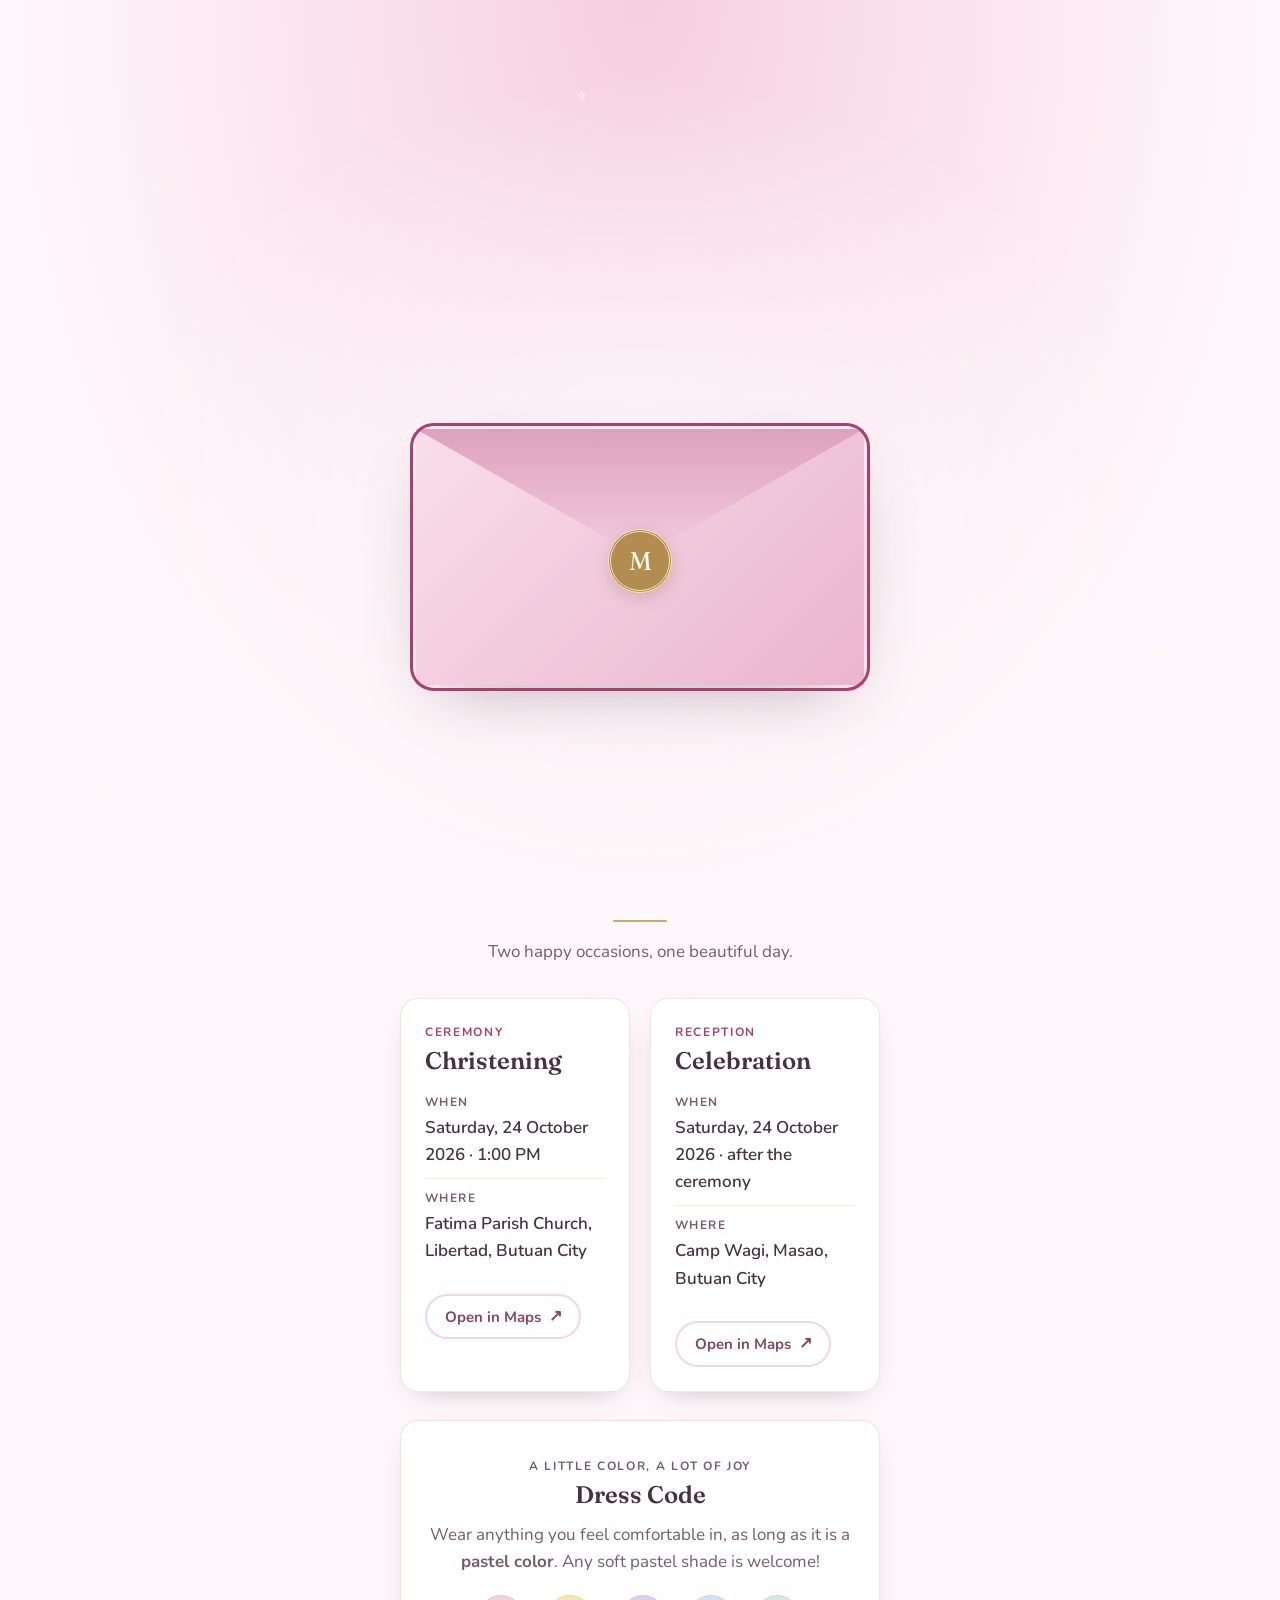
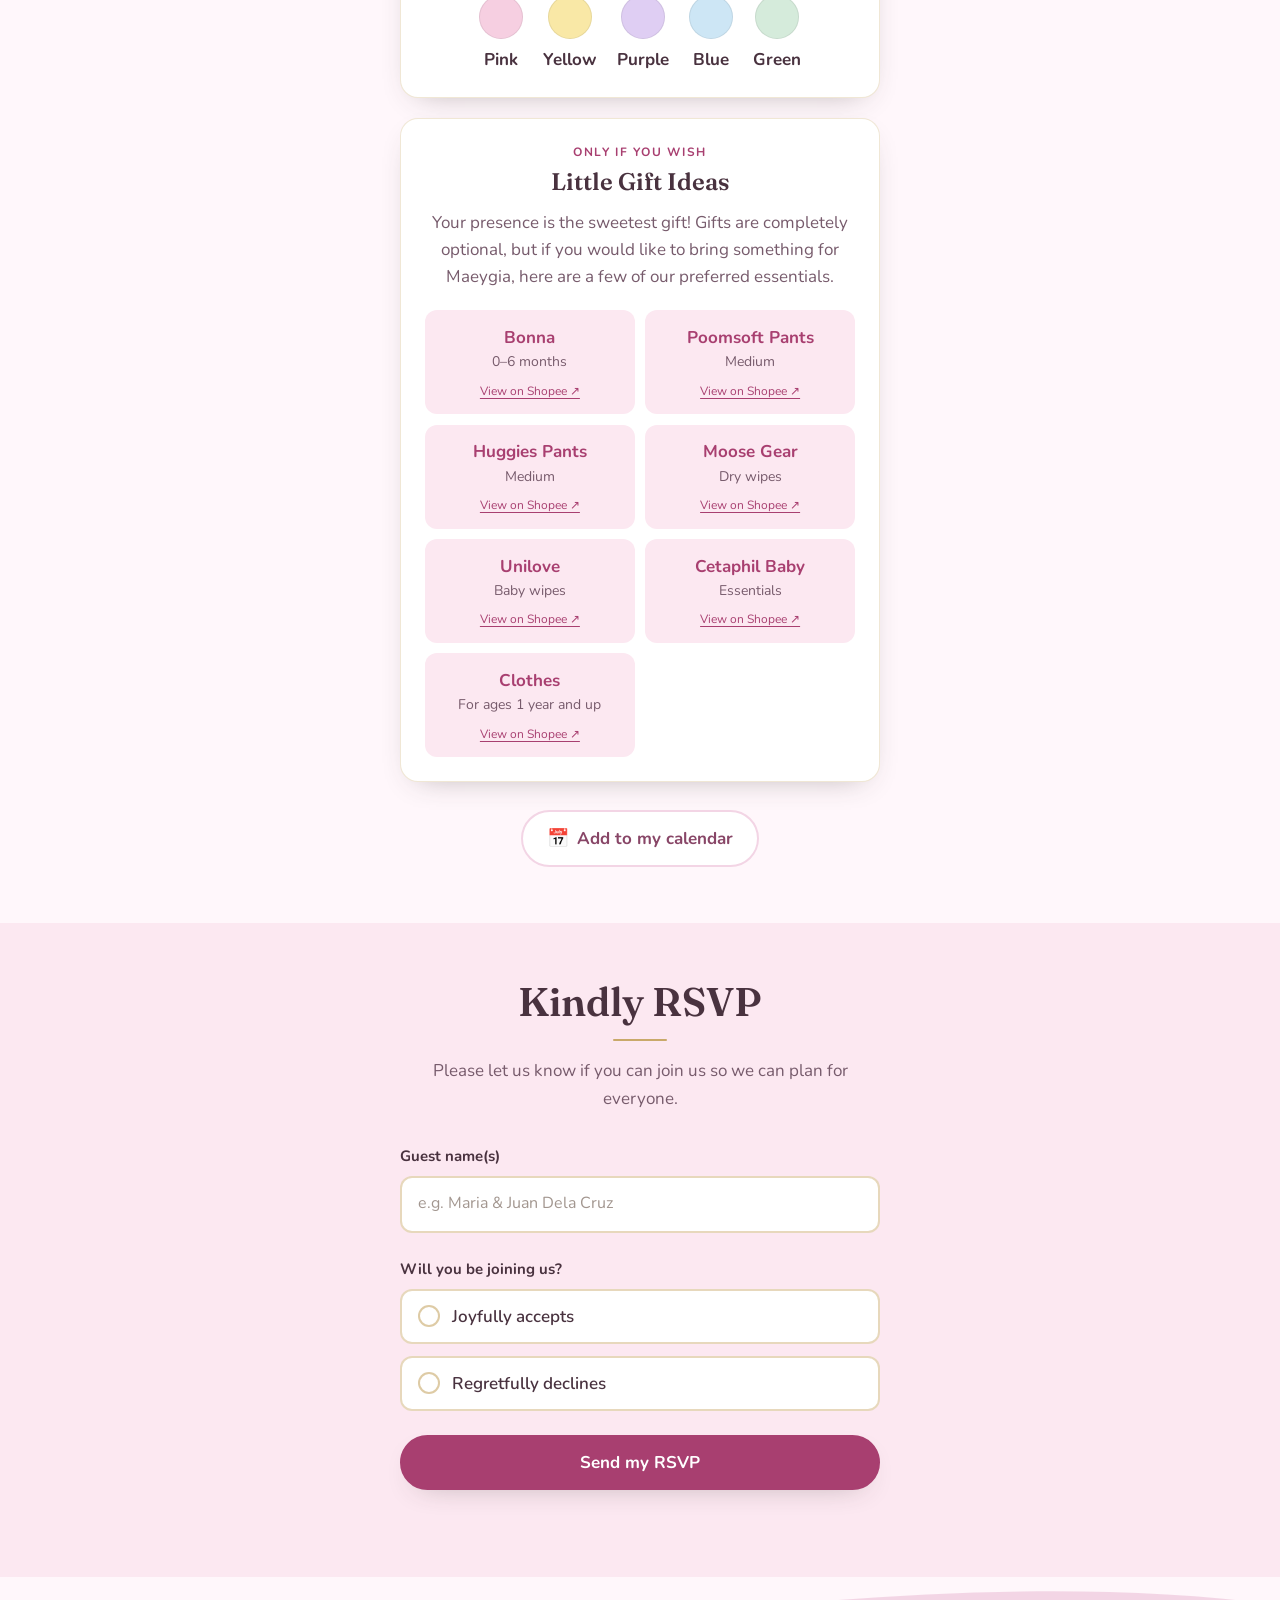
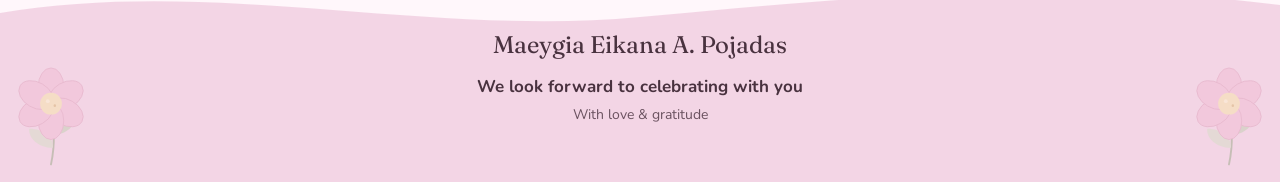
==== commit f048804f: "Remove comments from site source files" ====
--- a/index.html
+++ b/index.html
@@ -1,19 +1,5 @@
 <!DOCTYPE html>
 <html lang="en">
-<!--
-  ============================================================================
-  EDIT THE EVENT DETAILS HERE
-  ============================================================================
-  Baby photos .............. images/baby.png and images/baby1.png
-  Baby's name .............. h1, title, meta tags, footer below
-  Date ..................... "24 October 2026" (hero, ceremony card, footer)
-  Ceremony time ............ "1:00 PM" (ceremony card)
-  Ceremony venue ........... "Fatima Parish Church" (ceremony card, maps link)
-  Reception venue .......... "Camp Wagi, Masao, Butuan City" (reception card)
-  RSVP ..................... open with no reply deadline
-  Parents / hosts .......... the "EDIT" line inside the hero
-  ============================================================================
--->
 <head>
   <meta charset="utf-8">
   <meta name="viewport" content="width=device-width, initial-scale=1, viewport-fit=cover">
@@ -27,11 +13,12 @@
   <meta property="og:description" content="24 October 2026 &middot; Fatima Parish Church &middot; Camp Wagi, Masao, Butuan City">
   <meta property="og:type" content="website">
   <meta property="og:url" content="https://maeygia.netlify.app/">
-  <meta property="og:image" content="https://maeygia.netlify.app/images/baby.png">
-  <meta property="og:image:type" content="image/png">
-  <meta property="og:image:width" content="637">
-  <meta property="og:image:height" content="731">
-  <meta property="og:image:alt" content="Maeygia smiling, ready to celebrate her christening">
+  <meta property="og:image" content="https://maeygia.netlify.app/images/preview-share-v2.jpg">
+  <meta property="og:image:secure_url" content="https://maeygia.netlify.app/images/preview-share-v2.jpg">
+  <meta property="og:image:type" content="image/jpeg">
+  <meta property="og:image:width" content="1672">
+  <meta property="og:image:height" content="941">
+  <meta property="og:image:alt" content="Maeygia Eikana A. Pojadas christening invitation, Saturday, 24 October 2026 at 1:00 PM, with her photo and pastel pink flowers">
 
   <link rel="preconnect" href="https://fonts.googleapis.com">
   <link rel="preconnect" href="https://fonts.gstatic.com" crossorigin>
@@ -88,7 +75,6 @@
 
       <p class="hero__eyebrow">Together with our families, we joyfully announce the christening of</p>
       <h1 class="hero__name">Maeygia<span class="hero__name-break"> </span>Eikana A. Pojadas</h1>
-      <!-- EDIT: replace this line with the parents' / godparents' names -->
       <p class="hero__hosts">with the love of our parents</p>
 
       <p class="hero__date">
@@ -110,7 +96,7 @@
       <section class="section" id="details" aria-labelledby="details-heading">
         <h2 class="section__title" id="details-heading">The Details</h2>
         <p class="section__lede">Two happy occasions, one beautiful day.</p>
-  
+
         <div class="cards">
           <article class="card" data-reveal>
             <p class="card__eyebrow">Ceremony</p>
@@ -122,7 +108,7 @@
               </div>
               <div class="card__row">
                 <dt>Where</dt>
-                <dd>Fatima Parish Church</dd>
+                <dd>Fatima Parish Church, Libertad, Butuan City</dd>
               </div>
             </dl>
             <a class="btn btn--ghost"
@@ -132,7 +118,7 @@
               <span class="btn__icon" aria-hidden="true">&nearr;</span>
             </a>
           </article>
-  
+
           <article class="card" data-reveal>
             <p class="card__eyebrow">Reception</p>
             <h3 class="card__title">Celebration</h3>
@@ -154,7 +140,7 @@
             </a>
           </article>
         </div>
-  
+
         <article class="card dress-code" aria-labelledby="dress-code-heading">
           <p class="card__eyebrow">A little color, a lot of joy</p>
           <h3 class="card__title" id="dress-code-heading">Dress Code</h3>
@@ -188,13 +174,13 @@
           </a>
         </p>
       </section>
-  
+
       <section class="section section--tint" id="rsvp" aria-labelledby="rsvp-heading">
         <h2 class="section__title" id="rsvp-heading">Kindly RSVP</h2>
         <p class="section__lede">
           Please let us know if you can join us so we can plan for everyone.
         </p>
-  
+
         <div class="form-wrap">
           <form name="christening-rsvp"
                 id="rsvp-form"
@@ -204,11 +190,11 @@
                 netlify-honeypot="bot-field"
                 novalidate>
             <input type="hidden" name="form-name" value="christening-rsvp">
-  
+
             <p class="honeypot">
               <label>Leave this field empty <input name="bot-field" tabindex="-1" autocomplete="off"></label>
             </p>
-  
+
             <div class="field">
               <label class="field__label" for="rsvp-name">Guest name(s)</label>
               <input class="field__input"
@@ -221,7 +207,7 @@
                      placeholder="e.g. Maria &amp; Juan Dela Cruz">
               <p class="field__error" data-error-for="rsvp-name" hidden>Please tell us your name.</p>
             </div>
-  
+
             <fieldset class="field field--choice">
               <legend class="field__label">Will you be joining us?</legend>
               <div class="choices">
@@ -242,13 +228,13 @@
               </div>
               <p class="field__error" data-error-for="attending" hidden>Please choose one.</p>
             </fieldset>
-  
+
             <button class="btn btn--primary btn--block" type="submit" id="rsvp-submit">Send my RSVP</button>
-  
+
             <p class="form-status" id="form-status" role="status" aria-live="polite"></p>
           </form>
-  
-  
+
+
           <div class="panel panel--thanks" id="rsvp-thanks" hidden>
             <span class="panel__mark" aria-hidden="true">&#10003;</span>
             <h3 class="panel__title">Thank you!</h3>
@@ -257,7 +243,7 @@
         </div>
       </section>
     </main>
-  
+
     <footer class="footer">
       <img class="flower flower--footer-left" src="/images/flower.svg" alt="" aria-hidden="true">
       <img class="flower flower--footer-right" src="/images/flower.svg" alt="" aria-hidden="true">
--- a/css/styles.css
+++ b/css/styles.css
@@ -1,41 +1,29 @@
-/* ==========================================================================
-   Baby Christening Invitation — Maeygia Eikana A. Pojadas
-   Mobile-first. No framework, no build step.
-   To re-theme the whole page, edit the :root custom properties below.
-   ========================================================================== */
 
 :root {
-  /* Surfaces */
   --bg: #fff7fb;
   --surface: #ffffff;
   --tint: #fce8f1;
 
-  /* Ink */
   --ink: #49323f;
   --ink-soft: #775b6c;
 
-  /* Pastel palette */
   --blush: #f6cfe1;
   --rose: #a83f70;
   --sage: #f3d5e5;
   --sage-deep: #884667;
   --hairline: #c9a96a;
 
-  /* Type */
   --font-display: "Fraunces", "Iowan Old Style", "Palatino Linotype", Georgia, serif;
   --font-body: "Nunito", -apple-system, BlinkMacSystemFont, "Segoe UI", Roboto, Helvetica, Arial, sans-serif;
 
-  /* Shape */
   --radius: 18px;
   --radius-sm: 12px;
   --shadow: 0 10px 30px -18px rgba(58, 51, 48, 0.45);
 
-  /* Rhythm */
   --gutter: 1.25rem;
   --measure: 34rem;
 }
 
-/* --------------------------------------------------------------- Reset --- */
 
 *,
 *::before,
@@ -93,7 +81,6 @@
   left: 0;
 }
 
-/* -------------------------------------------------------------- Buttons --- */
 
 .btn {
   --btn-bg: transparent;
@@ -103,7 +90,7 @@
   align-items: center;
   justify-content: center;
   gap: 0.5rem;
-  min-height: 48px;              /* comfortable tap target */
+  min-height: 48px;
   padding: 0.75rem 1.5rem;
   border: 2px solid var(--btn-bd);
   border-radius: 999px;
@@ -151,7 +138,6 @@
   transform: none;
 }
 
-/* ----------------------------------------------------------------- Hero --- */
 
 .hero {
   position: relative;
@@ -256,7 +242,6 @@
   z-index: 1;
 }
 
-/* Decorative art */
 .hero__art {
   position: absolute;
   inset: 0;
@@ -300,9 +285,6 @@
   to   { transform: rotate(3.5deg); }
 }
 
-/* ------------------------------------------------------- Ambient petals --- */
-/* A fixed, non-interactive layer of drifting petals over the whole page.
-   Position, timing and drift are set per petal with inline custom properties. */
 
 .petals {
   position: fixed;
@@ -331,8 +313,6 @@
   }
 }
 
-/* Vertical travel is spaced in proportion to the keyframe percentages so the
-   fall keeps a constant speed; only the horizontal drift and spin vary. */
 @keyframes petal-fall {
   0% {
     transform: translate3d(0, -8vh, 0) rotate(0deg);
@@ -349,12 +329,10 @@
   }
 }
 
-/* Fewer petals on small screens so text stays readable. */
 @media (max-width: 640px) {
   .petal:nth-child(n + 7) { display: none; }
 }
 
-/* -------------------------------------------------------------- Section --- */
 
 .section {
   max-width: var(--measure);
@@ -387,7 +365,6 @@
   color: var(--ink-soft);
 }
 
-/* ---------------------------------------------------------------- Cards --- */
 
 .cards {
   display: grid;
@@ -429,7 +406,6 @@
   text-align: center;
 }
 
-/* Animate revealed cards without hiding content when JavaScript is unavailable. */
 @media (prefers-reduced-motion: no-preference) {
   [data-reveal].is-revealed { animation: card-reveal 0.6s ease both; }
 }
@@ -438,7 +414,6 @@
   to { opacity: 1; transform: none; }
 }
 
-/* ----------------------------------------------------------------- Form --- */
 
 .form-wrap { max-width: 30rem; margin: 0 auto; }
 
@@ -457,7 +432,7 @@
   min-height: 52px;
   padding: 0.85rem 1rem;
   font: inherit;
-  font-size: 16px;              /* prevents iOS zoom on focus */
+  font-size: 16px;
   color: var(--ink);
   background: var(--surface);
   border: 2px solid rgba(201, 169, 106, 0.45);
@@ -541,7 +516,6 @@
   white-space: nowrap;
 }
 
-/* --------------------------------------------------------------- Panels --- */
 
 .panel {
   background: var(--surface);
@@ -570,7 +544,6 @@
   font-weight: 700;
 }
 
-/* --------------------------------------------------------------- Footer --- */
 
 .footer {
   position: relative;
@@ -594,7 +567,6 @@
 .footer__note { margin-top: 0.5rem; font-weight: 700; }
 .footer__meta { margin-top: 0.25rem; font-size: 0.875rem; opacity: 0.8; }
 
-/* --------------------------------------------------------- Sticky RSVP --- */
 
 .sticky-rsvp {
   position: fixed;
@@ -666,11 +638,9 @@
 @media (min-width: 1024px) { .baby-sticker { bottom: 1rem; } }
 @media print { .baby-sticker { display: none !important; } }
 
-/* ----------------------------------------------------------------- Intro --- */
 html.intro-locked,
 html.intro-locked body { overflow: hidden; }
 
-/* Content remains available if JavaScript is disabled or fails to load. */
 .envelope[hidden] { display: none; }
 .envelope:focus { outline: none; }
 .envelope {
@@ -791,7 +761,6 @@
   clip-path: polygon(100% 0, 100% 100%, 0 100%);
   transform-origin: right center;
 }
-/* Start tucked inside the envelope, then lift above the pocket. */
 .envelope__card {
   position: relative;
   z-index: 3;
@@ -1011,7 +980,6 @@
   .envelope.is-open .envelope__card { transform: none; }
 }
 
-/* ------------------------------------------------------------ Breakpoints --- */
 
 @media (min-width: 640px) {
   :root { --gutter: 2rem; }
@@ -1026,7 +994,6 @@
   .sticky-rsvp { display: none; }
 }
 
-/* ------------------------------------------------- User preferences --- */
 
 @media (prefers-reduced-motion: reduce) {
   html { scroll-behavior: auto; }
@@ -1051,7 +1018,6 @@
   .choice__box { border-color: var(--ink-soft); }
 }
 
-/* ---------------------------------------------------------------- Print --- */
 
 @media print {
   :root { --bg: #fff; --tint: #fff; }
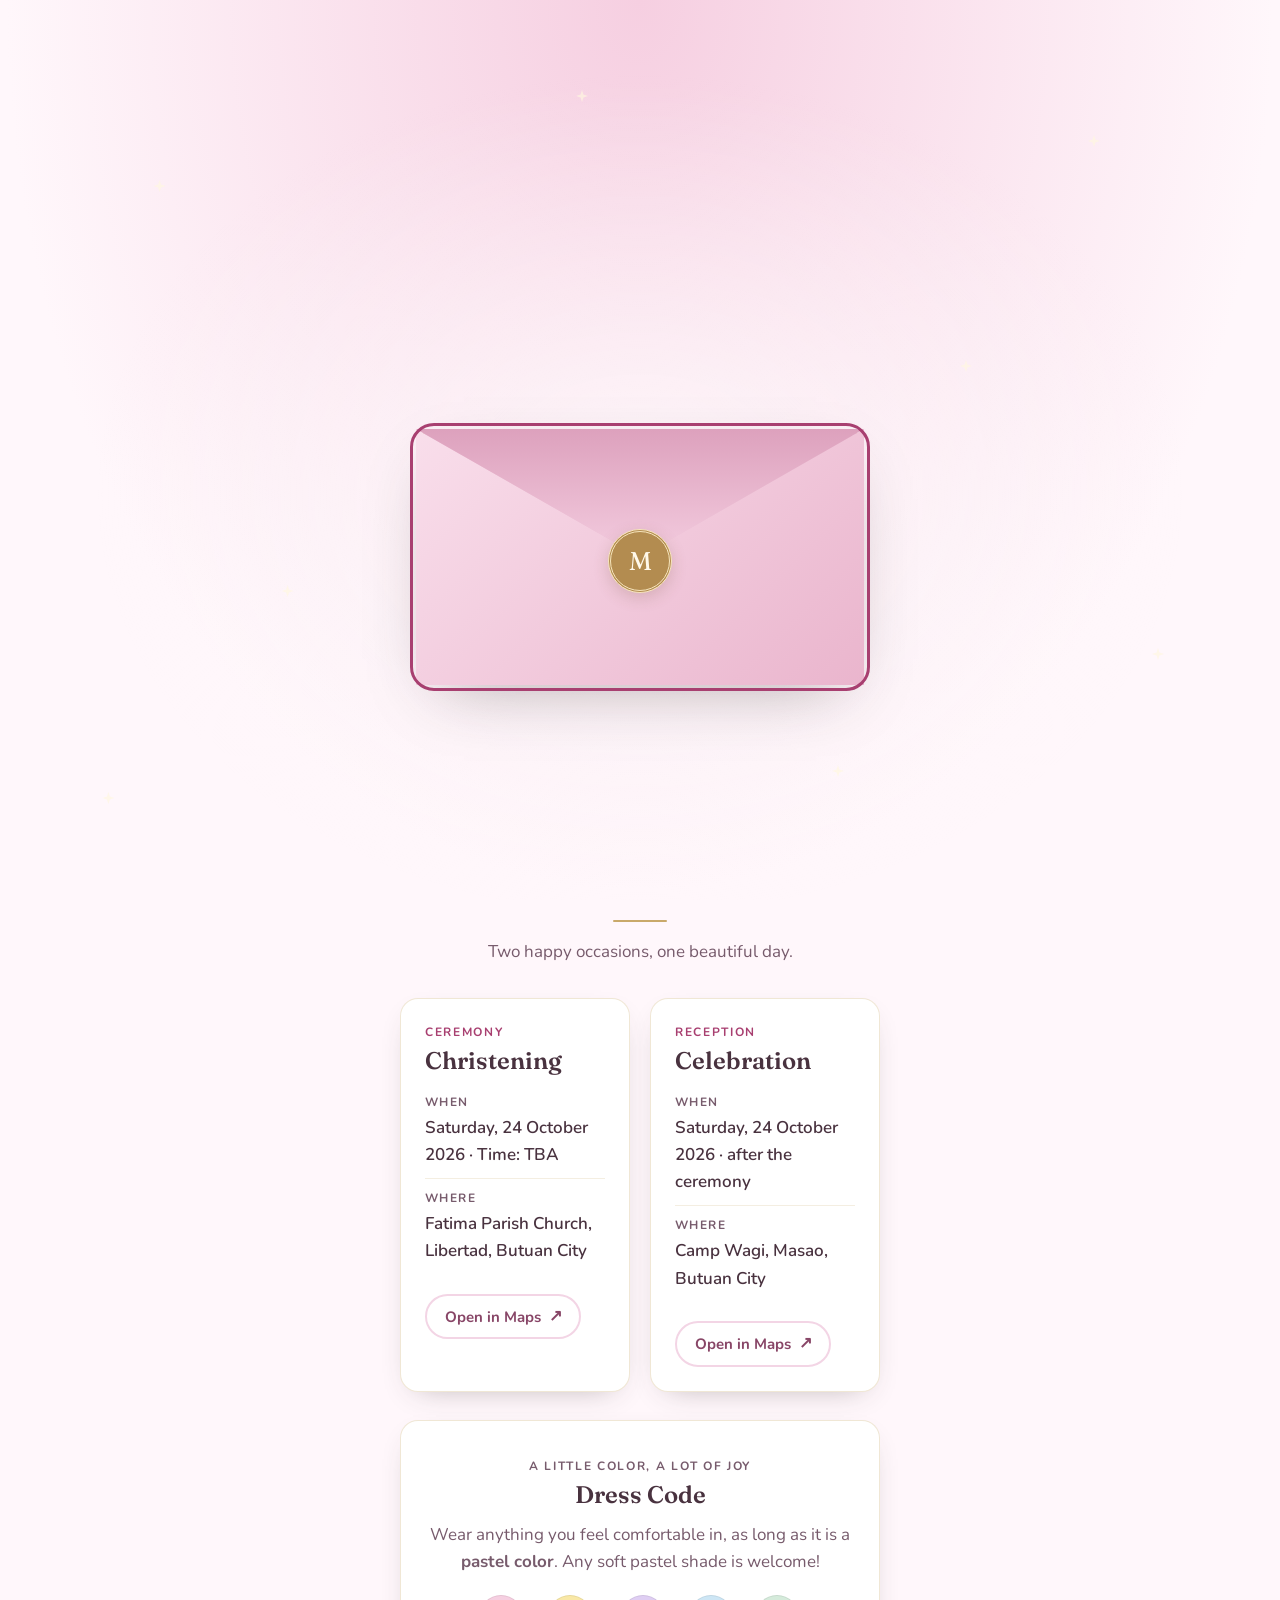
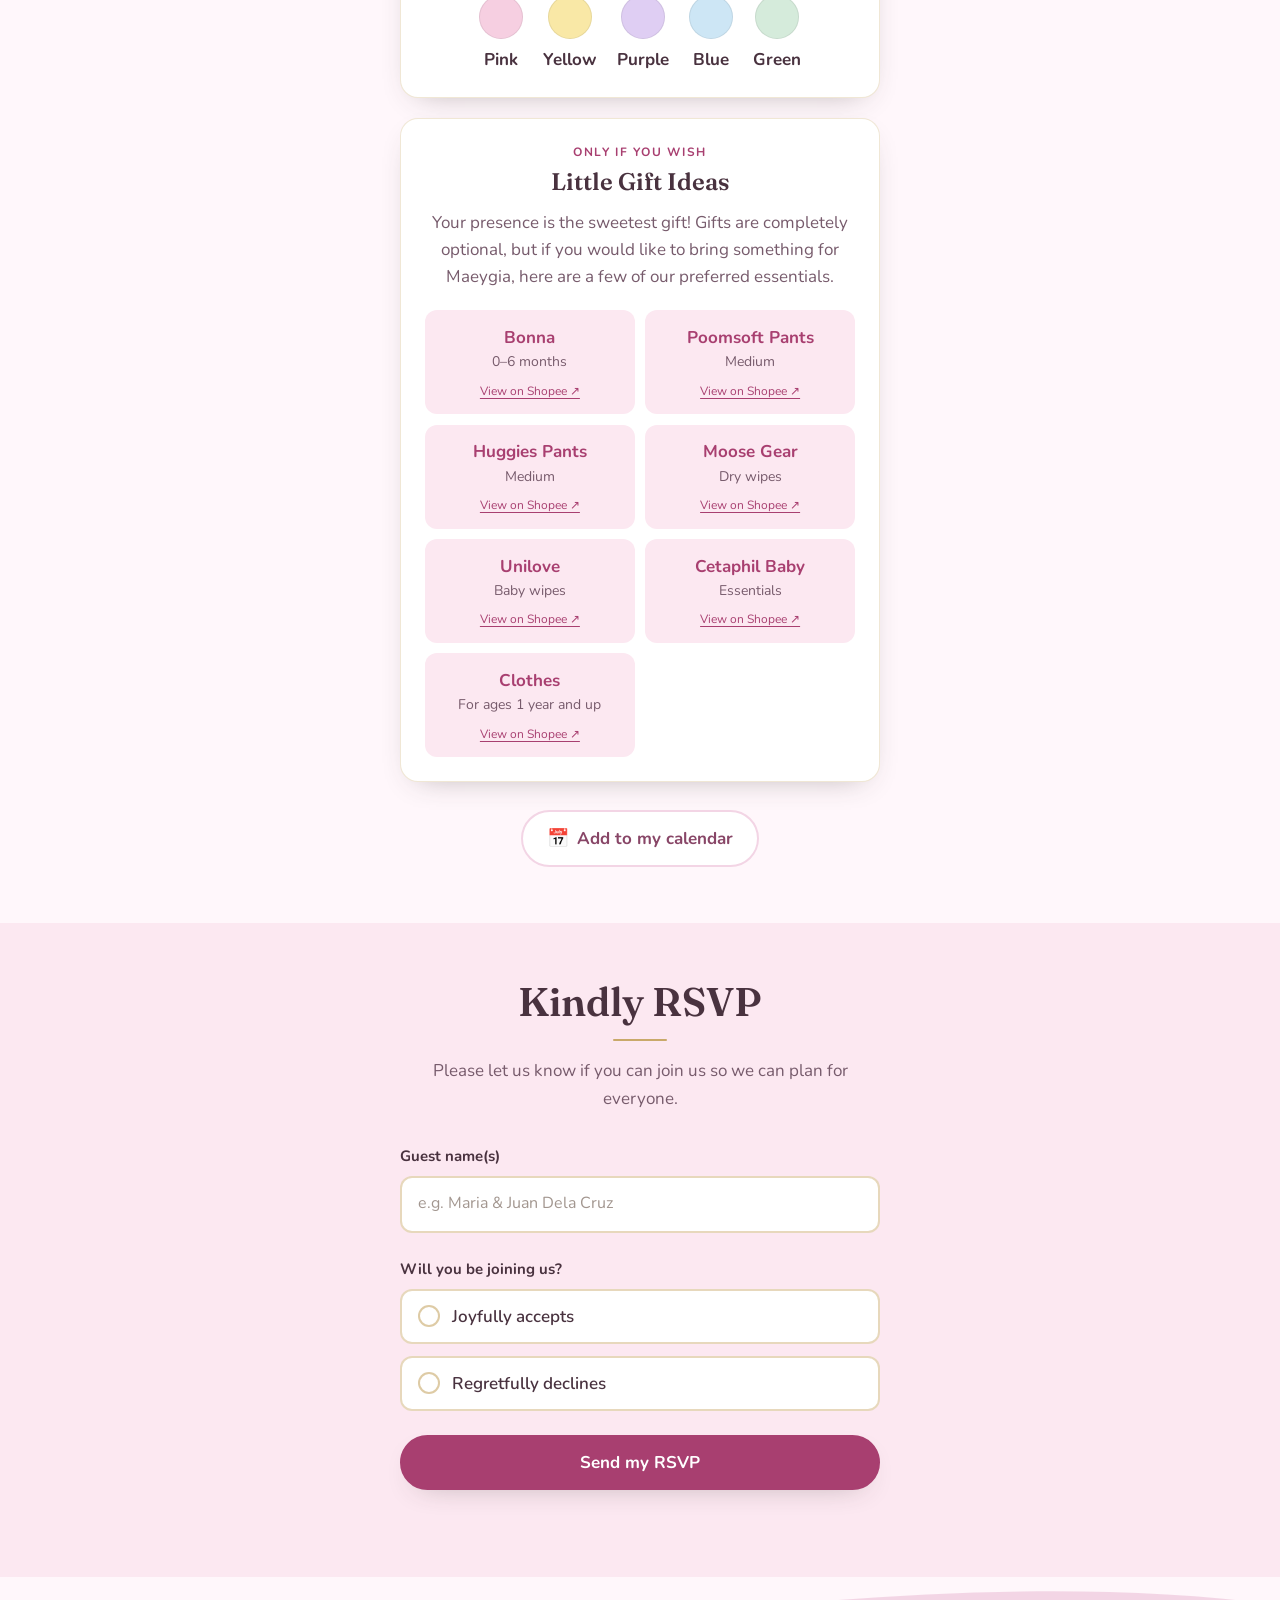
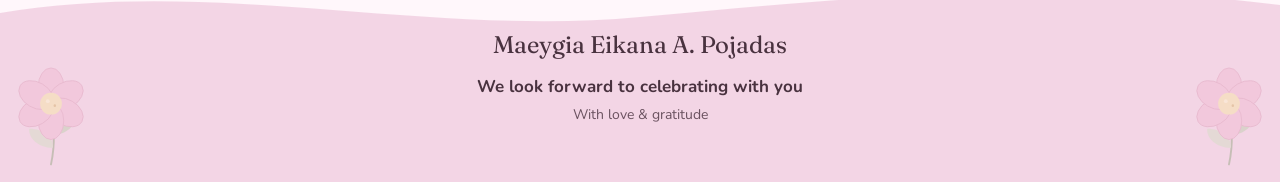
==== commit 0e24fe84: "Update invitation and preview" ====
--- a/index.html
+++ b/index.html
@@ -80,7 +80,7 @@
       <p class="hero__date">
         <span>Saturday, 24 October 2026</span>
         <span class="hero__dot" aria-hidden="true">&middot;</span>
-        <span>1:00 PM</span>
+        <span>Time: TBA</span>
       </p>
 
       <a class="btn btn--primary hero__cta" href="#details">View the details</a>
@@ -104,7 +104,7 @@
             <dl class="card__meta">
               <div class="card__row">
                 <dt>When</dt>
-                <dd>Saturday, 24 October 2026 &middot; 1:00 PM</dd>
+                <dd>Saturday, 24 October 2026 &middot; Time: TBA</dd>
               </div>
               <div class="card__row">
                 <dt>Where</dt>
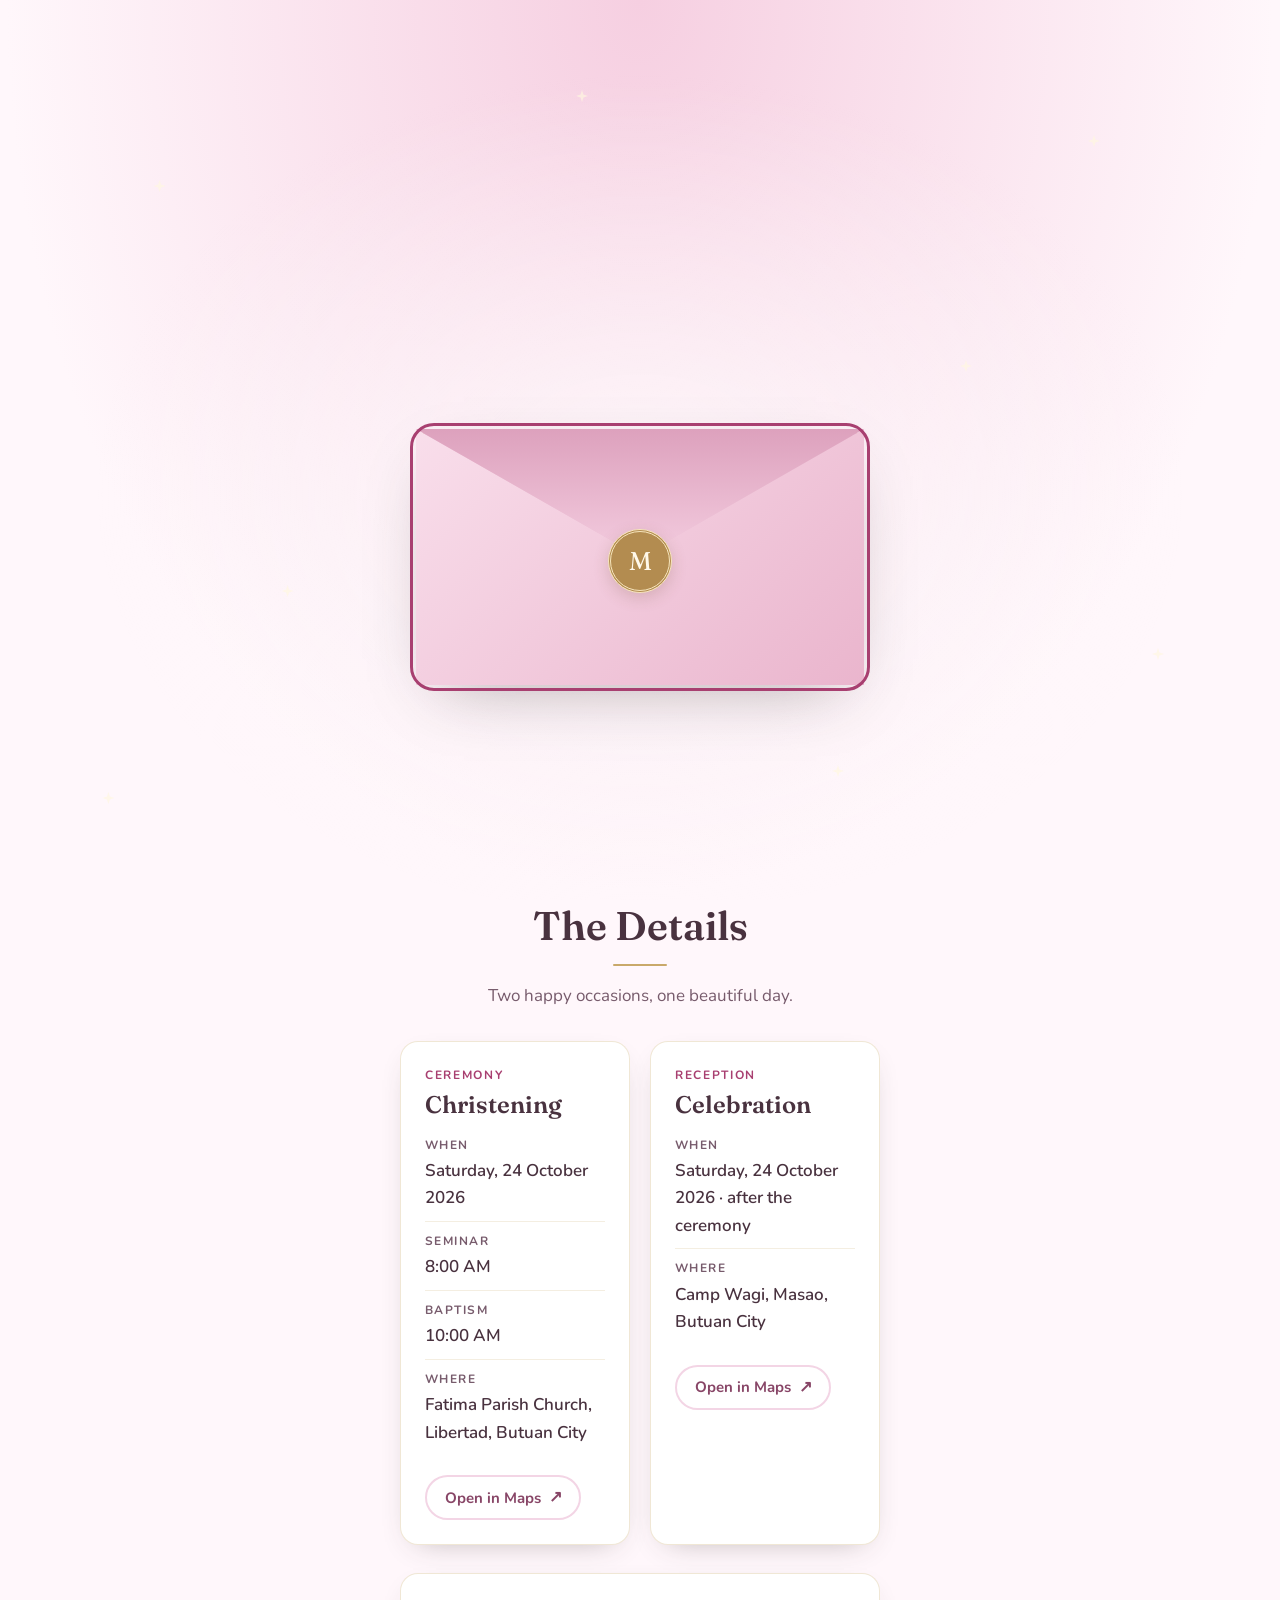
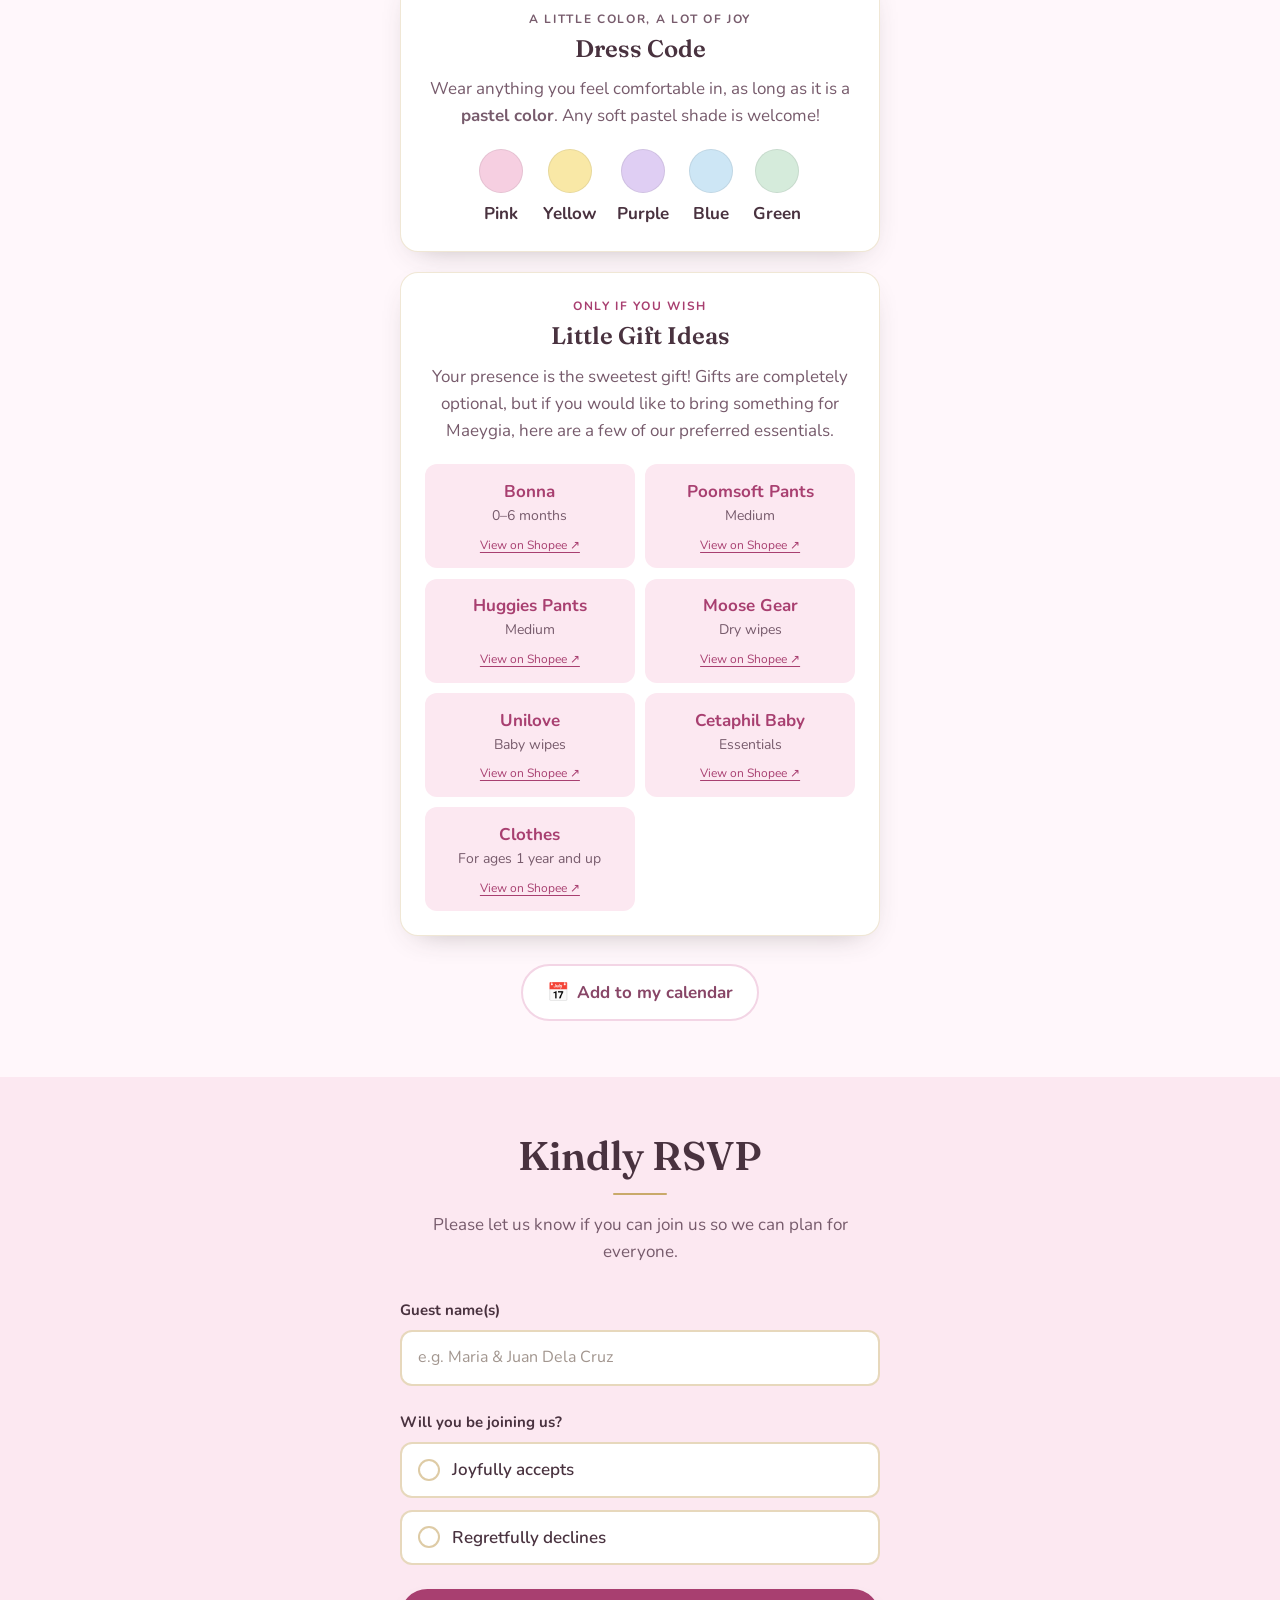
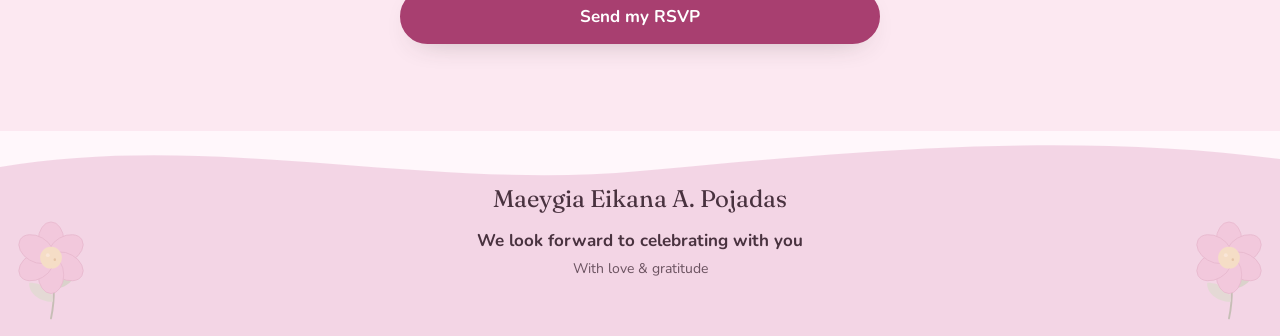
==== commit 28ae6e20: "Update seminar and baptism schedule" ====
--- a/index.html
+++ b/index.html
@@ -13,12 +13,12 @@
   <meta property="og:description" content="24 October 2026 &middot; Fatima Parish Church &middot; Camp Wagi, Masao, Butuan City">
   <meta property="og:type" content="website">
   <meta property="og:url" content="https://maeygia.netlify.app/">
-  <meta property="og:image" content="https://maeygia.netlify.app/images/preview-share-v2.jpg">
-  <meta property="og:image:secure_url" content="https://maeygia.netlify.app/images/preview-share-v2.jpg">
+  <meta property="og:image" content="https://maeygia.netlify.app/images/preview-share-v3.jpg">
+  <meta property="og:image:secure_url" content="https://maeygia.netlify.app/images/preview-share-v3.jpg">
   <meta property="og:image:type" content="image/jpeg">
-  <meta property="og:image:width" content="1672">
+  <meta property="og:image:width" content="1671">
   <meta property="og:image:height" content="941">
-  <meta property="og:image:alt" content="Maeygia Eikana A. Pojadas christening invitation, Saturday, 24 October 2026 at 1:00 PM, with her photo and pastel pink flowers">
+  <meta property="og:image:alt" content="Maeygia Eikana A. Pojadas christening invitation with her photo and pastel pink flowers">
 
   <link rel="preconnect" href="https://fonts.googleapis.com">
   <link rel="preconnect" href="https://fonts.gstatic.com" crossorigin>
@@ -68,9 +68,13 @@
              height="200"
              decoding="async"
              fetchpriority="high">
-        <img class="hero__photo hero__photo--second" src="/images/baby1.png"
-             alt="" width="200" height="200" decoding="async">
-        </div>
+         <img class="hero__photo hero__photo--second" src="/images/baby1.png"
+              alt="" width="200" height="200" decoding="async">
+         <img class="hero__photo hero__photo--third" src="/images/baby3.png"
+              alt="" width="200" height="200" decoding="async">
+         <img class="hero__photo hero__photo--fourth" src="/images/baby4.png"
+              alt="" width="200" height="200" decoding="async">
+         </div>
       </div>
 
       <p class="hero__eyebrow">Together with our families, we joyfully announce the christening of</p>
@@ -80,7 +84,9 @@
       <p class="hero__date">
         <span>Saturday, 24 October 2026</span>
         <span class="hero__dot" aria-hidden="true">&middot;</span>
-        <span>Time: TBA</span>
+        <span>Seminar: 8:00 AM</span>
+        <span class="hero__dot" aria-hidden="true">&middot;</span>
+        <span>Baptism: 10:00 AM</span>
       </p>
 
       <a class="btn btn--primary hero__cta" href="#details">View the details</a>
@@ -104,7 +110,15 @@
             <dl class="card__meta">
               <div class="card__row">
                 <dt>When</dt>
-                <dd>Saturday, 24 October 2026 &middot; Time: TBA</dd>
+                <dd>Saturday, 24 October 2026</dd>
+              </div>
+              <div class="card__row">
+                <dt>Seminar</dt>
+                <dd>8:00 AM</dd>
+              </div>
+              <div class="card__row">
+                <dt>Baptism</dt>
+                <dd>10:00 AM</dd>
               </div>
               <div class="card__row">
                 <dt>Where</dt>
@@ -301,6 +315,10 @@
                alt="" width="200" height="200" decoding="async">
           <img class="card__photo card__photo--second" src="/images/baby1.png"
                alt="" width="200" height="200" decoding="async">
+          <img class="card__photo card__photo--third" src="/images/baby3.png"
+               alt="" width="200" height="200" decoding="async">
+          <img class="card__photo card__photo--fourth" src="/images/baby4.png"
+               alt="" width="200" height="200" decoding="async">
         </div>
         <p class="card__eyebrow">A little invitation, just for you</p>
         <h2 class="card__message" id="card-message"
--- a/css/styles.css
+++ b/css/styles.css
@@ -179,12 +179,16 @@
     0 16px 34px -16px rgba(58, 51, 48, 0.5);
 }
 .hero__photo { position: absolute; inset: 0; width: 100%; height: 100%; object-fit: cover; border-radius: 50%; }
-.hero__photo--second { opacity: 0; }
+.hero__photo--second,
+.hero__photo--third,
+.hero__photo--fourth { opacity: 0; }
 
 @media (prefers-reduced-motion: no-preference) {
   .is-portrait-ready .hero__portrait { animation: photo-in 0.9s ease both; }
-  .is-portrait-ready .hero__photo--first { animation: expression-first 10s ease infinite; }
-  .is-portrait-ready .hero__photo--second { animation: expression-second 10s ease infinite; }
+  .is-portrait-ready .hero__photo--first { animation: expression-first 16s ease infinite; }
+  .is-portrait-ready .hero__photo--second { animation: expression-second 16s ease infinite; }
+  .is-portrait-ready .hero__photo--third { animation: expression-third 16s ease infinite; }
+  .is-portrait-ready .hero__photo--fourth { animation: expression-fourth 16s ease infinite; }
 }
 
 @keyframes photo-in {
@@ -860,16 +864,24 @@
   }
   .hero__portrait::after, .card__portrait::after { animation-delay: -4.5s; }
 }
-.card__photo--second { opacity: 0; }
+.card__photo--second,
+.card__photo--third,
+.card__photo--fourth { opacity: 0; }
 @media (prefers-reduced-motion: no-preference) {
   .envelope.is-portrait-ready .card__portrait {
-    animation: portrait-lift 10s ease-in-out infinite;
+    animation: portrait-lift 16s ease-in-out infinite;
   }
   .envelope.is-portrait-ready .card__photo--first {
-    animation: expression-first 10s ease infinite;
+    animation: expression-first 16s ease infinite;
   }
   .envelope.is-portrait-ready .card__photo--second {
-    animation: expression-second 10s ease infinite;
+    animation: expression-second 16s ease infinite;
+  }
+  .envelope.is-portrait-ready .card__photo--third {
+    animation: expression-third 16s ease infinite;
+  }
+  .envelope.is-portrait-ready .card__photo--fourth {
+    animation: expression-fourth 16s ease infinite;
   }
 }
 @keyframes portrait-lift {
@@ -877,12 +889,24 @@
   50% { transform: translateY(-5px) rotate(2deg); }
 }
 @keyframes expression-first {
-  0%, 40%, 100% { opacity: 1; }
-  50%, 90% { opacity: 0; }
+  0%, 20%   { opacity: 1; }
+  25%, 95%  { opacity: 0; }
+  100%      { opacity: 1; }
 }
 @keyframes expression-second {
-  0%, 40%, 100% { opacity: 0; }
-  50%, 90% { opacity: 1; }
+  0%, 20%   { opacity: 0; }
+  25%, 45%  { opacity: 1; }
+  50%, 100% { opacity: 0; }
+}
+@keyframes expression-third {
+  0%, 45%   { opacity: 0; }
+  50%, 70%  { opacity: 1; }
+  75%, 100% { opacity: 0; }
+}
+@keyframes expression-fourth {
+  0%, 70%   { opacity: 0; }
+  75%, 95%  { opacity: 1; }
+  100%      { opacity: 0; }
 }
 .flower {
   position: absolute;
